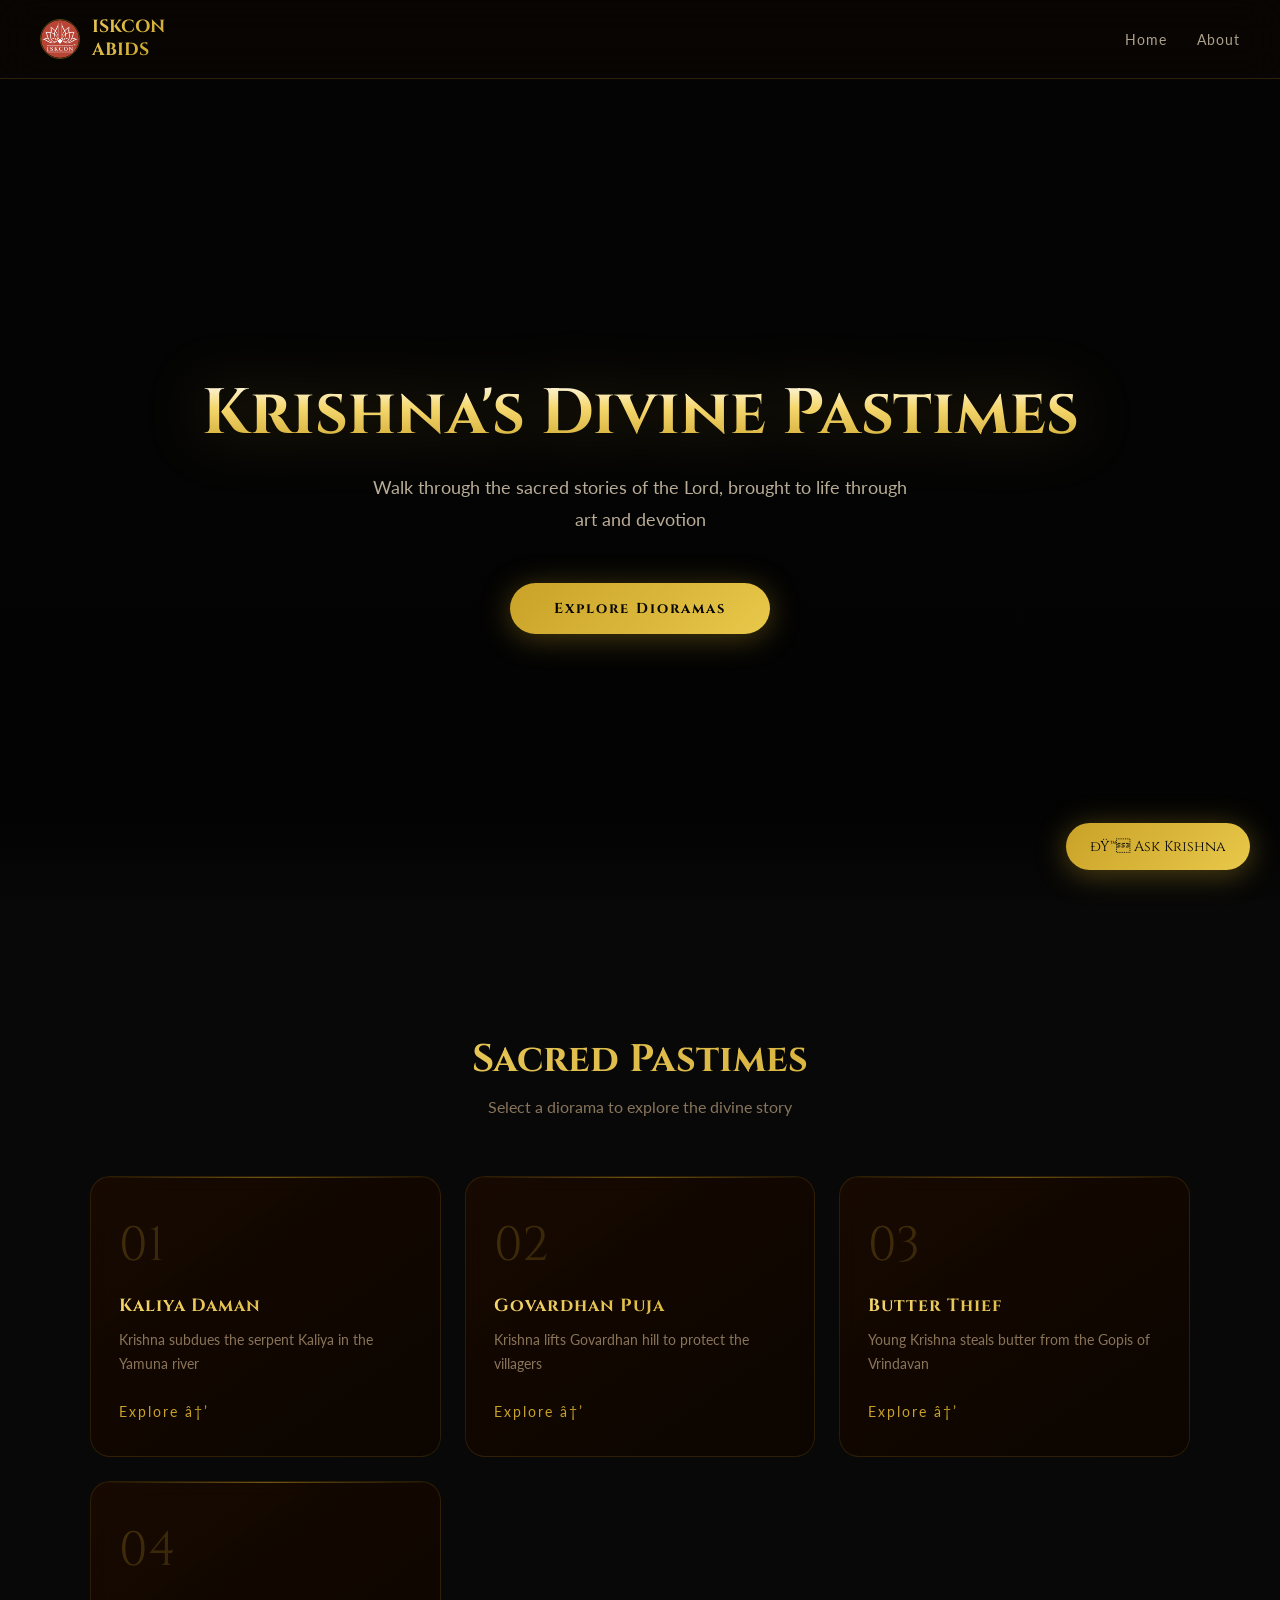
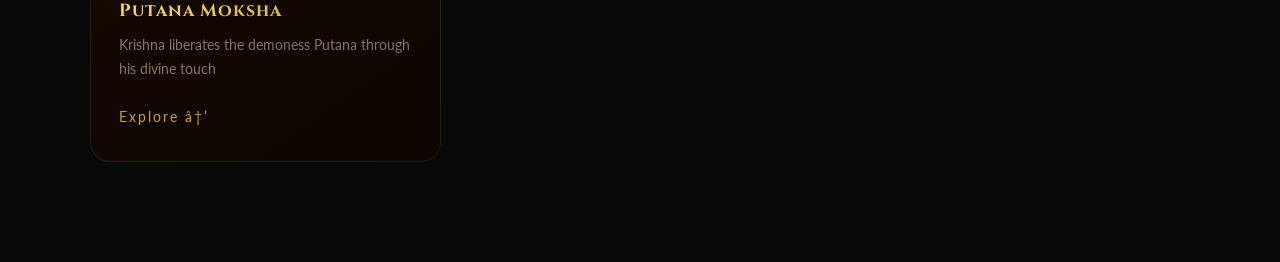
==== index.html @ 50eec5cb "adjusted gradient" ====
<!DOCTYPE html>
<html lang="en">

<head>
    <meta charset="" UTF-8" />
    <meta name="viewport" content="width=device-width, initial-scale=1.0" />
    <title>ISKCON ABIDS Diorams</title>
    <link rel="stylesheet" href="css/style.css" />
</head>

<body>

    <nav class="navbar">
        <div class="logo">
  <img src="images/logo.jpg" class="logo-img">
  <span>ISKCON <br> ABIDS</span>
</div>
        <ul class="nav-links">
            <li><a href="index.html">Home</a></li>
            <li><a href="#about">About</a></li>
        </ul>
    </nav>

    <section class="hero">
  <div class="hero-content">
    <h1>Krishna's Divine Pastimes</h1>
    <p>Walk through the sacred stories of the Lord, brought to life through art and devotion</p>
    <a href="#dioramas" class="btn">Explore Dioramas</a>
  </div>
</section>

<section class="dioramas-section" id="dioramas">
  <h2 class="section-title">Sacred Pastimes</h2>
  <p class="section-subtitle">Select a diorama to explore the divine story</p>

  <div class="dioramas-grid">

    <a href="pastime.html" class="diorama-card">
      <div class="card-number">01</div>
      <h3>Kaliya Daman</h3>
      <p>Krishna subdues the serpent Kaliya in the Yamuna river</p>
      <span class="explore-link">Explore →</span>
    </a>

    <a href="pastime.html" class="diorama-card">
      <div class="card-number">02</div>
      <h3>Govardhan Puja</h3>
      <p>Krishna lifts Govardhan hill to protect the villagers</p>
      <span class="explore-link">Explore →</span>
    </a>

    <a href="pastime.html" class="diorama-card">
      <div class="card-number">03</div>
      <h3>Butter Thief</h3>
      <p>Young Krishna steals butter from the Gopis of Vrindavan</p>
      <span class="explore-link">Explore →</span>
    </a>

    <a href="pastime.html" class="diorama-card">
      <div class="card-number">04</div>
      <h3>Putana Moksha</h3>
      <p>Krishna liberates the demoness Putana through his divine touch</p>
      <span class="explore-link">Explore →</span>
    </a>

  </div>
</section>

<!-- Chatbot Button -->
<button class="chat-toggle" onclick="toggleChat()">
  🙏 Ask Krishna
</button>

<!-- Chatbot Window -->
<div class="chat-window" id="chat-window">
  <div class="chat-header">
    <span>🛕 Krishna's Guide</span>
    <button onclick="toggleChat()" class="chat-close">✕</button>
  </div>
  <div class="chat-messages" id="chat-messages">
    <div class="message bot-message">
      Hare Krishna! 🙏 I am here to guide you through the divine pastimes. What would you like to know?
    </div>
  </div>
  <div class="chat-input-area">
    <input type="text" id="chat-input" placeholder="Ask about Krishna..." onkeypress="handleKey(event)" />
    <button onclick="sendMessage()" class="send-btn">→</button>
  </div>
</div>

<script src="js/main.js"></script>
</body>

</body>

</html>
---- css/style.css ----
@import url('https://fonts.googleapis.com/css2?family=Cinzel:wght@400;700&family=Lato:wght@300;400&display=swap');

* {
  margin: 0;
  padding: 0;
  box-sizing: border-box;
}

body {
  font-family: 'Lato', sans-serif;
  background-color: #080808;
  color: #f5e6c8;
  overflow-x: hidden;
}

/* Navbar - Glassmorphism */
.navbar {
  display: flex;
  justify-content: space-between;
  align-items: center;
  padding: 16px 40px;
  background: rgba(8, 4, 0, 0.75);
  backdrop-filter: blur(20px);
  -webkit-backdrop-filter: blur(20px);
  border-bottom: 1px solid rgba(201, 162, 39, 0.2);
  position: sticky;
  top: 0;
  z-index: 100;
  transition: all 0.3s;
}

.logo {
  font-family: 'Cinzel', serif;
  font-size: 1.1rem;
  font-weight: 700;
  background: linear-gradient(135deg, #f5d76e, #c9a227);
  -webkit-background-clip: text;
  -webkit-text-fill-color: transparent;
  background-clip: text;
  display: flex;
  align-items: center;
  gap: 12px;
  line-height: 1.3;
}

.logo-img {
  width: 40px;
  height: 40px;
  object-fit: cover;
  border-radius: 50%;
  border: 1px solid rgba(201, 162, 39, 0.4);
}

.nav-links {
  list-style: none;
  display: flex;
  gap: 30px;
}

.nav-links a {
  text-decoration: none;
  color: rgba(245, 230, 200, 0.7);
  font-size: 0.9rem;
  letter-spacing: 1px;
  transition: color 0.3s;
}

.nav-links a:hover {
  color: #c9a227;
}

/* Hero Section */
.hero {
  min-height: 95vh;
  display: flex;
  align-items: center;
  justify-content: center;
  text-align: center;
  background: linear-gradient(rgba(0,0,0,0.45), rgba(0,0,0,0.65)),
    url('../images/bgr.jpg');
  background-size: cover;
  background-position: center;
  background-attachment: fixed;
  padding: 40px;
  position: relative;
}

.hero::after {
  content: '';
  position: absolute;
  bottom: 0;
  left: 0;
  right: 0;
  height: 120px;
  background: linear-gradient(transparent, #080808);
  pointer-events: none;
}

.hero-tag {
  font-size: 0.7rem;
  letter-spacing: 5px;
  color: rgba(201, 162, 39, 0.8);
  text-transform: uppercase;
  margin-bottom: 20px;
}

.hero-content h1 {
  font-family: 'Cinzel', serif;
  font-size: clamp(2.2rem, 5vw, 4.5rem);
  line-height: 1.15;
  margin-bottom: 20px;
  background: linear-gradient(180deg, #ffffff 0%, #f5d76e 40%, #c9a227 100%);
  -webkit-background-clip: text;
  -webkit-text-fill-color: transparent;
  background-clip: text;
  filter: drop-shadow(0 0 30px rgba(201,162,39,0.3));
}

.hero-content p {
  font-size: 1.1rem;
  color: rgba(245, 230, 200, 0.75);
  margin-bottom: 48px;
  max-width: 560px;
  line-height: 1.8;
  margin-left: auto;
  margin-right: auto;
}

.btn {
  display: inline-block;
  padding: 16px 44px;
  background: linear-gradient(135deg, #c9a227, #e8c84a);
  color: #080808;
  text-decoration: none;
  font-family: 'Cinzel', serif;
  font-weight: 700;
  letter-spacing: 2px;
  font-size: 0.9rem;
  border-radius: 50px;
  transition: all 0.4s cubic-bezier(0.175, 0.885, 0.32, 1.275);
  box-shadow: 0 4px 30px rgba(201,162,39,0.35);
  position: relative;
  z-index: 1;
}

.btn:hover {
  transform: translateY(-3px) scale(1.03);
  box-shadow: 0 8px 40px rgba(201,162,39,0.55);
}

/* Dioramas Section */
.dioramas-section {
  padding: 100px 40px;
  text-align: center;
  position: relative;
}

.section-label {
  font-size: 0.7rem;
  letter-spacing: 5px;
  color: rgba(201, 162, 39, 0.7);
  text-transform: uppercase;
  margin-bottom: 12px;
}

.section-title {
  font-family: 'Cinzel', serif;
  font-size: clamp(1.8rem, 3vw, 2.8rem);
  background: linear-gradient(135deg, #f5d76e, #c9a227);
  -webkit-background-clip: text;
  -webkit-text-fill-color: transparent;
  background-clip: text;
  margin-bottom: 12px;
}

.section-subtitle {
  color: rgba(168, 144, 112, 0.8);
  margin-bottom: 60px;
  font-size: 1rem;
}

.dioramas-grid {
  display: grid;
  grid-template-columns: repeat(auto-fit, minmax(260px, 1fr));
  gap: 24px;
  max-width: 1100px;
  margin: 0 auto;
}

.diorama-card {
  background: linear-gradient(145deg, rgba(26,10,0,0.85), rgba(12,5,0,0.95));
  border: 1px solid rgba(201,162,39,0.15);
  border-radius: 20px;
  padding: 36px 28px;
  text-decoration: none;
  color: #f5e6c8;
  text-align: left;
  transition: all 0.4s cubic-bezier(0.175, 0.885, 0.32, 1.275);
  position: relative;
  overflow: hidden;
  backdrop-filter: blur(10px);
}

.diorama-card::before {
  content: '';
  position: absolute;
  top: 0; left: 0; right: 0;
  height: 1px;
  background: linear-gradient(90deg, transparent, rgba(201,162,39,0.5), transparent);
}

.diorama-card:hover {
  transform: translateY(-10px);
  border-color: rgba(201,162,39,0.4);
  box-shadow: 0 24px 60px rgba(0,0,0,0.6), 0 0 40px rgba(201,162,39,0.08);
}

.card-number {
  font-family: 'Cinzel', serif;
  font-size: 3rem;
  background: linear-gradient(135deg, rgba(201,162,39,0.25), rgba(201,162,39,0.08));
  -webkit-background-clip: text;
  -webkit-text-fill-color: transparent;
  background-clip: text;
  margin-bottom: 16px;
}

.diorama-card h3 {
  font-family: 'Cinzel', serif;
  font-size: 1.1rem;
  background: linear-gradient(135deg, #f5d76e, #c9a227);
  -webkit-background-clip: text;
  -webkit-text-fill-color: transparent;
  background-clip: text;
  margin-bottom: 10px;
  letter-spacing: 1px;
}

.diorama-card p {
  font-size: 0.9rem;
  color: rgba(168, 144, 112, 0.8);
  line-height: 1.7;
  margin-bottom: 24px;
}

.explore-link {
  color: #c9a227;
  font-size: 0.85rem;
  letter-spacing: 2px;
  transition: letter-spacing 0.3s;
}

.diorama-card:hover .explore-link {
  letter-spacing: 3px;
}

/* Pastime Page */
.pastime-hero {
  text-align: center;
  padding: 80px 40px 60px;
  background: linear-gradient(180deg, #120800 0%, #080808 100%);
  border-bottom: 1px solid rgba(201,162,39,0.15);
  position: relative;
}

.pastime-hero::after {
  content: '';
  position: absolute;
  bottom: -1px;
  left: 50%;
  transform: translateX(-50%);
  width: 200px;
  height: 1px;
  background: linear-gradient(90deg, transparent, #c9a227, transparent);
}

.pastime-number {
  font-family: 'Cinzel', serif;
  font-size: 4rem;
  background: linear-gradient(135deg, rgba(201,162,39,0.2), rgba(201,162,39,0.05));
  -webkit-background-clip: text;
  -webkit-text-fill-color: transparent;
  background-clip: text;
  margin-bottom: 10px;
}

.pastime-title {
  font-family: 'Cinzel', serif;
  font-size: 3rem;
  background: linear-gradient(180deg, #ffffff 0%, #f5d76e 40%, #c9a227 100%);
  -webkit-background-clip: text;
  -webkit-text-fill-color: transparent;
  background-clip: text;
  margin-bottom: 16px;
}

.pastime-subtitle {
  color: rgba(168, 144, 112, 0.8);
  font-size: 1.1rem;
  margin-bottom: 40px;
}

.audio-btn {
  background: transparent;
  border: 1px solid rgba(201,162,39,0.5);
  color: #c9a227;
  padding: 14px 40px;
  font-family: 'Cinzel', serif;
  font-size: 0.95rem;
  letter-spacing: 2px;
  border-radius: 50px;
  cursor: pointer;
  transition: all 0.3s;
}

.audio-btn:hover {
  background: linear-gradient(135deg, #c9a227, #e8c84a);
  color: #080808;
  border-color: transparent;
  box-shadow: 0 4px 20px rgba(201,162,39,0.4);
}

.pastime-content {
  max-width: 860px;
  margin: 0 auto;
  padding: 60px 40px;
}

.image-placeholder {
  background: linear-gradient(145deg, rgba(26,10,0,0.8), rgba(12,5,0,0.9));
  border: 1px dashed rgba(201,162,39,0.3);
  border-radius: 16px;
  height: 300px;
  display: flex;
  align-items: center;
  justify-content: center;
  color: rgba(168, 144, 112, 0.6);
  font-size: 1rem;
  margin-bottom: 60px;
}

.pastime-story h2 {
  font-family: 'Cinzel', serif;
  font-size: 1.6rem;
  background: linear-gradient(135deg, #f5d76e, #c9a227);
  -webkit-background-clip: text;
  -webkit-text-fill-color: transparent;
  background-clip: text;
  margin-bottom: 30px;
}

.pastime-story p {
  font-size: 1.05rem;
  line-height: 2;
  color: rgba(212, 197, 169, 0.9);
  margin-bottom: 24px;
}

/* Scroll animations */
.fade-in {
  opacity: 0;
  transform: translateY(30px);
  transition: opacity 0.7s ease, transform 0.7s ease;
}

.fade-in.visible {
  opacity: 1;
  transform: translateY(0);
}

/* Chatbot */
.chat-toggle {
  position: fixed;
  bottom: 30px;
  right: 30px;
  background: linear-gradient(135deg, #c9a227, #e8c84a);
  color: #080808;
  border: none;
  padding: 14px 24px;
  font-family: 'Cinzel', serif;
  font-size: 0.9rem;
  border-radius: 50px;
  cursor: pointer;
  z-index: 1000;
  box-shadow: 0 4px 30px rgba(201,162,39,0.4);
  transition: all 0.3s;
  animation: float 3s ease-in-out infinite;
}

@keyframes float {
  0%, 100% { transform: translateY(0px); }
  50% { transform: translateY(-6px); }
}

.chat-toggle:hover {
  box-shadow: 0 8px 40px rgba(201,162,39,0.6);
  animation: none;
  transform: translateY(-4px) scale(1.03);
}

.chat-window {
  position: fixed;
  bottom: 100px;
  right: 30px;
  width: 360px;
  height: 500px;
  background: rgba(8, 4, 0, 0.95);
  border: 1px solid rgba(201,162,39,0.2);
  border-radius: 20px;
  display: none;
  flex-direction: column;
  z-index: 1000;
  box-shadow: 0 24px 80px rgba(0,0,0,0.7);
  overflow: hidden;
  backdrop-filter: blur(20px);
}

.chat-window.open {
  display: flex;
}

.chat-header {
  background: rgba(26,10,0,0.9);
  padding: 16px 20px;
  display: flex;
  justify-content: space-between;
  align-items: center;
  font-family: 'Cinzel', serif;
  font-size: 0.9rem;
  background: linear-gradient(135deg, #f5d76e, #c9a227);
  -webkit-background-clip: text;
  -webkit-text-fill-color: transparent;
  background-clip: text;
  border-bottom: 1px solid rgba(201,162,39,0.15);
}

.chat-close {
  background: none;
  border: none;
  color: #c9a227;
  font-size: 1rem;
  cursor: pointer;
  -webkit-text-fill-color: #c9a227;
}

.chat-messages {
  flex: 1;
  overflow-y: auto;
  padding: 20px;
  display: flex;
  flex-direction: column;
  gap: 12px;
}

.chat-messages::-webkit-scrollbar {
  width: 4px;
}

.chat-messages::-webkit-scrollbar-track {
  background: transparent;
}

.chat-messages::-webkit-scrollbar-thumb {
  background: rgba(201,162,39,0.3);
  border-radius: 4px;
}

.message {
  padding: 12px 16px;
  border-radius: 14px;
  font-size: 0.88rem;
  line-height: 1.6;
  max-width: 85%;
}

.bot-message {
  background: rgba(26,10,0,0.8);
  color: #f5e6c8;
  border: 1px solid rgba(201,162,39,0.15);
  align-self: flex-start;
  border-radius: 4px 14px 14px 14px;
}

.user-message {
  background: linear-gradient(135deg, #c9a227, #e8c84a);
  color: #080808;
  align-self: flex-end;
  font-weight: 600;
  border-radius: 14px 4px 14px 14px;
}

.chat-input-area {
  padding: 14px 16px;
  display: flex;
  gap: 10px;
  border-top: 1px solid rgba(201,162,39,0.1);
}

#chat-input {
  flex: 1;
  background: rgba(26,10,0,0.8);
  border: 1px solid rgba(201,162,39,0.2);
  color: #f5e6c8;
  padding: 10px 16px;
  border-radius: 10px;
  font-size: 0.88rem;
  outline: none;
  transition: border-color 0.3s;
}

#chat-input:focus {
  border-color: rgba(201,162,39,0.5);
}

#chat-input::placeholder {
  color: rgba(168,144,112,0.5);
}

.send-btn {
  background: linear-gradient(135deg, #c9a227, #e8c84a);
  color: #080808;
  border: none;
  padding: 10px 18px;
  border-radius: 10px;
  font-size: 1rem;
  cursor: pointer;
  transition: all 0.3s;
  font-weight: 700;
}

.send-btn:hover {
  transform: scale(1.05);
  box-shadow: 0 4px 15px rgba(201,162,39,0.4);
}

/* Mobile Responsive */
@media (max-width: 768px) {
  .navbar {
    padding: 14px 20px;
  }

  .logo {
    font-size: 1rem;
  }

  .nav-links {
    gap: 16px;
  }

  .nav-links a {
    font-size: 0.8rem;
  }

  .hero {
    background-attachment: scroll;
  }

  .hero-content h1 {
    font-size: 2rem;
  }

  .dioramas-section {
    padding: 60px 20px;
  }

  .dioramas-grid {
    grid-template-columns: 1fr;
  }

  .pastime-title {
    font-size: 2rem;
  }

  .pastime-content {
    padding: 40px 20px;
  }

  .chat-window {
    width: 100%;
    height: 70vh;
    bottom: 0;
    right: 0;
    left: 0;
    border-radius: 20px 20px 0 0;
  }

  .chat-toggle {
    bottom: 20px;
    right: 16px;
    font-size: 0.82rem;
    padding: 12px 20px;
  }

  .pastime-hero {
    padding: 60px 20px 40px;
  }
}
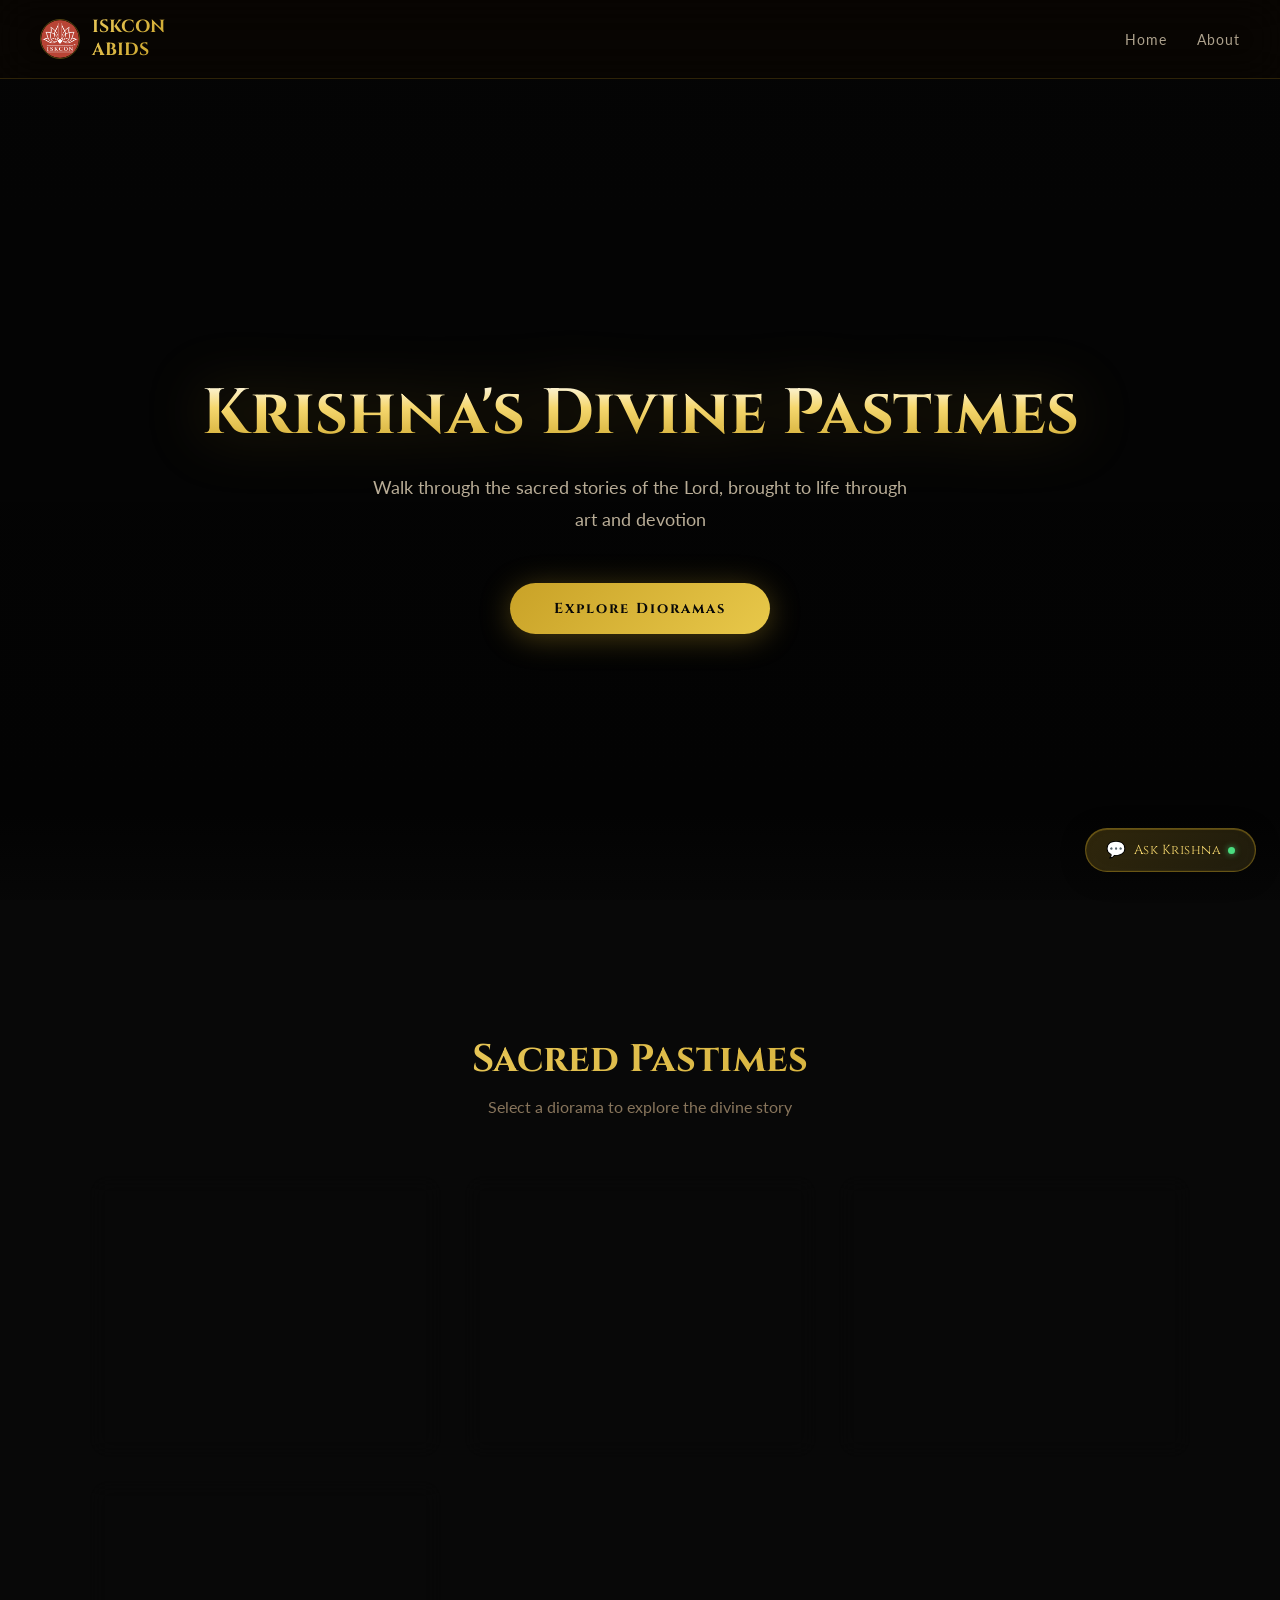
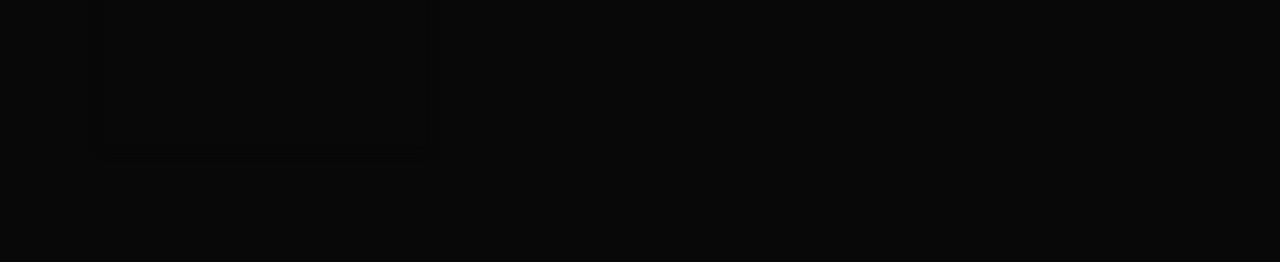
==== commit 57cebe68: "fixed chatbot and its ui" ====
--- a/index.html
+++ b/index.html
@@ -68,7 +68,7 @@
 
 <!-- Chatbot Button -->
 <button class="chat-toggle" onclick="toggleChat()">
-  🙏 Ask Krishna
+   Ask Krishna
 </button>
 
 <!-- Chatbot Window -->
--- a/css/style.css
+++ b/css/style.css
@@ -11,9 +11,11 @@
   background-color: #080808;
   color: #f5e6c8;
   overflow-x: hidden;
-}
-
-/* Navbar - Glassmorphism */
+  overscroll-behavior: none;
+}
+
+/* ─── NAVBAR ──────────────────────────────────────────────────────────────── */
+
 .navbar {
   display: flex;
   justify-content: space-between;
@@ -69,7 +71,8 @@
   color: #c9a227;
 }
 
-/* Hero Section */
+/* ─── HERO ────────────────────────────────────────────────────────────────── */
+
 .hero {
   min-height: 95vh;
   display: flex;
@@ -148,7 +151,8 @@
   box-shadow: 0 8px 40px rgba(201,162,39,0.55);
 }
 
-/* Dioramas Section */
+/* ─── DIORAMAS SECTION ────────────────────────────────────────────────────── */
+
 .dioramas-section {
   padding: 100px 40px;
   text-align: center;
@@ -254,53 +258,103 @@
   letter-spacing: 3px;
 }
 
-/* Pastime Page */
+/* ─── PASTIME PARALLAX HERO ───────────────────────────────────────────────── */
+
 .pastime-hero {
+  position: relative;
+  height: 55vh;
+  min-height: 340px;
+  display: flex;
+  align-items: center;
+  justify-content: center;
   text-align: center;
-  padding: 80px 40px 60px;
-  background: linear-gradient(180deg, #120800 0%, #080808 100%);
-  border-bottom: 1px solid rgba(201,162,39,0.15);
+  overflow: hidden;
+}
+
+/* Fixed pixel oversize — never exposes edges regardless of scroll depth */
+.pastime-hero-bg {
+  position: absolute;
+  top: -120px;
+  left: -30px;
+  right: -30px;
+  bottom: -120px;
+  background-size: cover;
+  background-position: center;
+  background-repeat: no-repeat;
+  will-change: transform, filter;
+  transition: filter 0.05s linear;
+  z-index: 0;
+}
+
+.pastime-hero-overlay {
+  position: absolute;
+  inset: 0;
+  background: linear-gradient(
+    to bottom,
+    rgba(8,4,0,0.35) 0%,
+    rgba(8,4,0,0.15) 30%,
+    rgba(8,4,0,0.55) 70%,
+    rgba(8,4,0,0.92) 100%
+  );
+  z-index: 1;
+}
+
+.pastime-hero-content {
   position: relative;
-}
-
+  z-index: 2;
+  padding: 0 24px;
+  max-width: 720px;
+}
+
+.pastime-number {
+  font-family: 'Cinzel', serif;
+  font-size: clamp(3rem, 8vw, 5.5rem);
+  background: linear-gradient(135deg, rgba(201,162,39,0.18), rgba(201,162,39,0.05));
+  -webkit-background-clip: text;
+  -webkit-text-fill-color: transparent;
+  background-clip: text;
+  margin-bottom: 8px;
+  line-height: 1;
+}
+
+.pastime-title {
+  font-family: 'Cinzel', serif;
+  font-size: clamp(2.2rem, 6vw, 4rem);
+  line-height: 1.15;
+  background: linear-gradient(180deg, #ffffff 0%, #f5d76e 45%, #c9a227 100%);
+  -webkit-background-clip: text;
+  -webkit-text-fill-color: transparent;
+  background-clip: text;
+  filter: drop-shadow(0 2px 24px rgba(201,162,39,0.3));
+  margin-bottom: 16px;
+}
+
+.pastime-subtitle {
+  color: rgba(245, 230, 200, 0.78);
+  font-size: clamp(0.95rem, 2.5vw, 1.15rem);
+  margin-bottom: 36px;
+  letter-spacing: 0.5px;
+  line-height: 1.6;
+}
+
+/* Bottom fade into page */
 .pastime-hero::after {
   content: '';
   position: absolute;
-  bottom: -1px;
-  left: 50%;
-  transform: translateX(-50%);
-  width: 200px;
-  height: 1px;
-  background: linear-gradient(90deg, transparent, #c9a227, transparent);
-}
-
-.pastime-number {
-  font-family: 'Cinzel', serif;
-  font-size: 4rem;
-  background: linear-gradient(135deg, rgba(201,162,39,0.2), rgba(201,162,39,0.05));
-  -webkit-background-clip: text;
-  -webkit-text-fill-color: transparent;
-  background-clip: text;
-  margin-bottom: 10px;
-}
-
-.pastime-title {
-  font-family: 'Cinzel', serif;
-  font-size: 3rem;
-  background: linear-gradient(180deg, #ffffff 0%, #f5d76e 40%, #c9a227 100%);
-  -webkit-background-clip: text;
-  -webkit-text-fill-color: transparent;
-  background-clip: text;
-  margin-bottom: 16px;
-}
-
-.pastime-subtitle {
-  color: rgba(168, 144, 112, 0.8);
-  font-size: 1.1rem;
-  margin-bottom: 40px;
-}
+  bottom: 0;
+  left: 0;
+  right: 0;
+  height: 100px;
+  background: linear-gradient(transparent, #080808);
+  z-index: 3;
+  pointer-events: none;
+}
+
+/* ─── AUDIO BUTTON ────────────────────────────────────────────────────────── */
 
 .audio-btn {
+  position: relative;
+  z-index: 4;
   background: transparent;
   border: 1px solid rgba(201,162,39,0.5);
   color: #c9a227;
@@ -311,6 +365,8 @@
   border-radius: 50px;
   cursor: pointer;
   transition: all 0.3s;
+  backdrop-filter: blur(6px);
+  -webkit-backdrop-filter: blur(6px);
 }
 
 .audio-btn:hover {
@@ -320,23 +376,12 @@
   box-shadow: 0 4px 20px rgba(201,162,39,0.4);
 }
 
+/* ─── STORY CONTENT ───────────────────────────────────────────────────────── */
+
 .pastime-content {
   max-width: 860px;
   margin: 0 auto;
-  padding: 60px 40px;
-}
-
-.image-placeholder {
-  background: linear-gradient(145deg, rgba(26,10,0,0.8), rgba(12,5,0,0.9));
-  border: 1px dashed rgba(201,162,39,0.3);
-  border-radius: 16px;
-  height: 300px;
-  display: flex;
-  align-items: center;
-  justify-content: center;
-  color: rgba(168, 144, 112, 0.6);
-  font-size: 1rem;
-  margin-bottom: 60px;
+  padding: 60px 40px 100px;
 }
 
 .pastime-story h2 {
@@ -356,7 +401,8 @@
   margin-bottom: 24px;
 }
 
-/* Scroll animations */
+/* ─── SCROLL ANIMATIONS ───────────────────────────────────────────────────── */
+
 .fade-in {
   opacity: 0;
   transform: translateY(30px);
@@ -368,172 +414,325 @@
   transform: translateY(0);
 }
 
-/* Chatbot */
+/* ─── CHAT TOGGLE BUTTON ──────────────────────────────────────────────────── */
+
 .chat-toggle {
-  position: fixed;
-  bottom: 30px;
-  right: 30px;
-  background: linear-gradient(135deg, #c9a227, #e8c84a);
-  color: #080808;
-  border: none;
-  padding: 14px 24px;
-  font-family: 'Cinzel', serif;
-  font-size: 0.9rem;
+  position: fixed !important;
+  bottom: 28px;
+  right: 24px;
+  left: auto;
+  top: auto;
+  z-index: 9999;
+
+  /* Glass look */
+  background: linear-gradient(
+    135deg,
+    rgba(201, 162, 39, 0.22) 0%,
+    rgba(232, 200, 74, 0.12) 100%
+  );
+  backdrop-filter: blur(16px) saturate(180%);
+  -webkit-backdrop-filter: blur(16px) saturate(180%);
+  border: 1px solid rgba(201, 162, 39, 0.4);
+  color: #f5d76e;
+
+  padding: 12px 20px;
+  font-family: 'Cinzel', serif;
+  font-size: 0.82rem;
+  letter-spacing: 0.5px;
   border-radius: 50px;
   cursor: pointer;
-  z-index: 1000;
-  box-shadow: 0 4px 30px rgba(201,162,39,0.4);
-  transition: all 0.3s;
+  white-space: nowrap;
+
+  box-shadow:
+    0 4px 24px rgba(0, 0, 0, 0.35),
+    0 0 0 0.5px rgba(201, 162, 39, 0.15) inset,
+    0 1px 0 rgba(201, 162, 39, 0.25) inset;
+
+  transition: all 0.3s cubic-bezier(0.175, 0.885, 0.32, 1.275);
   animation: float 3s ease-in-out infinite;
+
+  display: flex;
+  align-items: center;
+  gap: 7px;
+}
+
+/* Swap 🙏 for 💬 without touching HTML */
+.chat-toggle::before {
+  content: '💬';
+  font-size: 1rem;
+  line-height: 1;
+}
+
+/* Live green dot */
+.chat-toggle::after {
+  content: '';
+  width: 7px;
+  height: 7px;
+  background: #4ade80;
+  border-radius: 50%;
+  flex-shrink: 0;
+  box-shadow: 0 0 6px rgba(74, 222, 128, 0.7);
+  animation: pulse-dot 2s ease-in-out infinite;
 }
 
 @keyframes float {
-  0%, 100% { transform: translateY(0px); }
-  50% { transform: translateY(-6px); }
+  0%, 100% { transform: translateY(0); }
+  50%       { transform: translateY(-5px); }
+}
+
+@keyframes pulse-dot {
+  0%, 100% { opacity: 1;   transform: scale(1); }
+  50%       { opacity: 0.4; transform: scale(0.7); }
 }
 
 .chat-toggle:hover {
-  box-shadow: 0 8px 40px rgba(201,162,39,0.6);
+  background: linear-gradient(
+    135deg,
+    rgba(201, 162, 39, 0.42) 0%,
+    rgba(232, 200, 74, 0.28) 100%
+  );
+  border-color: rgba(201, 162, 39, 0.7);
+  color: #fff8e1;
+  box-shadow:
+    0 8px 32px rgba(0, 0, 0, 0.45),
+    0 0 20px rgba(201, 162, 39, 0.2);
   animation: none;
-  transform: translateY(-4px) scale(1.03);
-}
+  transform: translateY(-3px);
+}
+
+/* ─── CHAT WINDOW ─────────────────────────────────────────────────────────── */
 
 .chat-window {
-  position: fixed;
-  bottom: 100px;
-  right: 30px;
-  width: 360px;
-  height: 500px;
-  background: rgba(8, 4, 0, 0.95);
-  border: 1px solid rgba(201,162,39,0.2);
-  border-radius: 20px;
+  position: fixed !important;
+  bottom: 88px;
+  right: 24px;
+  left: auto;
+  top: auto;
+  width: 340px;
+  height: 460px;
+
+  /* Glass */
+  background: rgba(8, 4, 0, 0.52);
+  backdrop-filter: blur(28px) saturate(160%);
+  -webkit-backdrop-filter: blur(28px) saturate(160%);
+
+  border: 1px solid rgba(201, 162, 39, 0.22);
+  border-radius: 24px;
+  box-shadow:
+    0 12px 40px rgba(0, 0, 0, 0.5),
+    0 0 0 0.5px rgba(201, 162, 39, 0.08) inset,
+    0 1px 0 rgba(201, 162, 39, 0.2) inset;
+
   display: none;
   flex-direction: column;
-  z-index: 1000;
-  box-shadow: 0 24px 80px rgba(0,0,0,0.7);
+  z-index: 9998;
   overflow: hidden;
-  backdrop-filter: blur(20px);
+  transform-origin: bottom right;
 }
 
 .chat-window.open {
   display: flex;
-}
-
+  animation: chatOpen 0.25s cubic-bezier(0.175, 0.885, 0.32, 1.275) forwards;
+}
+
+@keyframes chatOpen {
+  from { opacity: 0; transform: scale(0.88) translateY(12px); }
+  to   { opacity: 1; transform: scale(1)    translateY(0); }
+}
+
+/* Header */
 .chat-header {
-  background: rgba(26,10,0,0.9);
-  padding: 16px 20px;
+  padding: 14px 18px 12px;
   display: flex;
   justify-content: space-between;
   align-items: center;
   font-family: 'Cinzel', serif;
-  font-size: 0.9rem;
-  background: linear-gradient(135deg, #f5d76e, #c9a227);
-  -webkit-background-clip: text;
-  -webkit-text-fill-color: transparent;
-  background-clip: text;
-  border-bottom: 1px solid rgba(201,162,39,0.15);
+  font-size: 0.88rem;
+  letter-spacing: 0.5px;
+  color: #e8c84a;
+  background: rgba(201, 162, 39, 0.07);
+  border-bottom: 1px solid rgba(201, 162, 39, 0.14);
+  /* Reset any gradient-text bleed from earlier */
+  -webkit-text-fill-color: #e8c84a;
+  background-clip: unset;
+  -webkit-background-clip: unset;
 }
 
 .chat-close {
-  background: none;
-  border: none;
+  background: rgba(201, 162, 39, 0.1);
+  border: 1px solid rgba(201, 162, 39, 0.2);
   color: #c9a227;
-  font-size: 1rem;
+  -webkit-text-fill-color: #c9a227;
+  font-size: 0.78rem;
+  width: 26px;
+  height: 26px;
+  border-radius: 50%;
   cursor: pointer;
-  -webkit-text-fill-color: #c9a227;
-}
-
+  display: flex;
+  align-items: center;
+  justify-content: center;
+  transition: all 0.2s;
+  line-height: 1;
+  flex-shrink: 0;
+}
+
+.chat-close:hover {
+  background: rgba(201, 162, 39, 0.25);
+  transform: scale(1.1);
+}
+
+/* Messages */
 .chat-messages {
   flex: 1;
   overflow-y: auto;
-  padding: 20px;
+  padding: 16px;
   display: flex;
   flex-direction: column;
-  gap: 12px;
-}
-
-.chat-messages::-webkit-scrollbar {
-  width: 4px;
-}
-
-.chat-messages::-webkit-scrollbar-track {
-  background: transparent;
-}
-
+  gap: 10px;
+}
+
+.chat-messages::-webkit-scrollbar { width: 3px; }
+.chat-messages::-webkit-scrollbar-track { background: transparent; }
 .chat-messages::-webkit-scrollbar-thumb {
-  background: rgba(201,162,39,0.3);
+  background: rgba(201, 162, 39, 0.2);
   border-radius: 4px;
 }
 
 .message {
-  padding: 12px 16px;
-  border-radius: 14px;
-  font-size: 0.88rem;
-  line-height: 1.6;
-  max-width: 85%;
+  padding: 10px 14px;
+  border-radius: 16px;
+  font-size: 0.86rem;
+  line-height: 1.65;
+  max-width: 88%;
 }
 
 .bot-message {
-  background: rgba(26,10,0,0.8);
-  color: #f5e6c8;
-  border: 1px solid rgba(201,162,39,0.15);
+  background: rgba(255, 240, 200, 0.07);
+  color: rgba(245, 230, 200, 0.92);
+  border: 1px solid rgba(201, 162, 39, 0.12);
   align-self: flex-start;
-  border-radius: 4px 14px 14px 14px;
+  border-radius: 4px 16px 16px 16px;
 }
 
 .user-message {
-  background: linear-gradient(135deg, #c9a227, #e8c84a);
+  background: linear-gradient(135deg, rgba(201,162,39,0.75), rgba(232,200,74,0.82));
   color: #080808;
   align-self: flex-end;
   font-weight: 600;
-  border-radius: 14px 4px 14px 14px;
-}
-
+  border-radius: 16px 4px 16px 16px;
+}
+
+/* Input row */
 .chat-input-area {
-  padding: 14px 16px;
-  display: flex;
-  gap: 10px;
-  border-top: 1px solid rgba(201,162,39,0.1);
+  padding: 12px 14px;
+  display: flex;
+  gap: 8px;
+  border-top: 1px solid rgba(201, 162, 39, 0.1);
+  background: rgba(0, 0, 0, 0.18);
 }
 
 #chat-input {
   flex: 1;
-  background: rgba(26,10,0,0.8);
-  border: 1px solid rgba(201,162,39,0.2);
+  background: rgba(255, 240, 200, 0.06);
+  border: 1px solid rgba(201, 162, 39, 0.18);
   color: #f5e6c8;
-  padding: 10px 16px;
-  border-radius: 10px;
-  font-size: 0.88rem;
+  padding: 9px 14px;
+  border-radius: 12px;
+  font-size: 0.86rem;
   outline: none;
-  transition: border-color 0.3s;
+  transition: border-color 0.25s, background 0.25s;
 }
 
 #chat-input:focus {
-  border-color: rgba(201,162,39,0.5);
+  border-color: rgba(201, 162, 39, 0.45);
+  background: rgba(255, 240, 200, 0.1);
 }
 
 #chat-input::placeholder {
-  color: rgba(168,144,112,0.5);
+  color: rgba(168, 144, 112, 0.4);
 }
 
 .send-btn {
-  background: linear-gradient(135deg, #c9a227, #e8c84a);
+  background: linear-gradient(135deg, rgba(201,162,39,0.85), rgba(232,200,74,0.9));
   color: #080808;
   border: none;
-  padding: 10px 18px;
-  border-radius: 10px;
+  padding: 9px 16px;
+  border-radius: 12px;
   font-size: 1rem;
   cursor: pointer;
-  transition: all 0.3s;
+  transition: all 0.25s;
   font-weight: 700;
 }
 
 .send-btn:hover {
-  transform: scale(1.05);
-  box-shadow: 0 4px 15px rgba(201,162,39,0.4);
-}
-
-/* Mobile Responsive */
+  transform: scale(1.06);
+  box-shadow: 0 4px 14px rgba(201, 162, 39, 0.35);
+}
+
+/* ─── LANGUAGE BAR ────────────────────────────────────────────────────────── */
+
+.lang-bar {
+  display: flex;
+  align-items: center;
+  gap: 12px;
+  padding: 12px 40px;
+  background: rgba(8, 4, 0, 0.85);
+  border-bottom: 1px solid rgba(201, 162, 39, 0.12);
+  backdrop-filter: blur(10px);
+  flex-wrap: wrap;
+  position: sticky;
+  top: 73px;
+  z-index: 90;
+}
+
+.lang-label {
+  font-size: 0.78rem;
+  color: rgba(168, 144, 112, 0.7);
+  letter-spacing: 1px;
+  white-space: nowrap;
+}
+
+.lang-pills {
+  display: flex;
+  gap: 8px;
+  flex-wrap: wrap;
+}
+
+.lang-pill {
+  background: transparent;
+  border: 1px solid rgba(201, 162, 39, 0.2);
+  color: rgba(245, 230, 200, 0.6);
+  padding: 6px 16px;
+  border-radius: 50px;
+  font-family: 'Lato', sans-serif;
+  font-size: 0.82rem;
+  cursor: pointer;
+  transition: all 0.25s ease;
+  white-space: nowrap;
+}
+
+.lang-pill:hover {
+  border-color: rgba(201, 162, 39, 0.5);
+  color: #c9a227;
+}
+
+.lang-pill.active {
+  background: linear-gradient(135deg, #c9a227, #e8c84a);
+  border-color: transparent;
+  color: #080808;
+  font-weight: 700;
+}
+
+.lang-status {
+  font-size: 0.78rem;
+  color: rgba(201, 162, 39, 0.7);
+  font-style: italic;
+  margin-left: auto;
+  white-space: nowrap;
+}
+
+/* ─── MOBILE RESPONSIVE ───────────────────────────────────────────────────── */
+
 @media (max-width: 768px) {
   .navbar {
     padding: 14px 20px;
@@ -567,31 +766,56 @@
     grid-template-columns: 1fr;
   }
 
+  .pastime-hero {
+    height: 50vh;
+    min-height: 300px;
+  }
+
   .pastime-title {
     font-size: 2rem;
   }
 
   .pastime-content {
-    padding: 40px 20px;
-  }
-
-  .chat-window {
-    width: 100%;
-    height: 70vh;
-    bottom: 0;
-    right: 0;
-    left: 0;
-    border-radius: 20px 20px 0 0;
-  }
-
+    padding: 40px 20px 80px;
+  }
+
+  .audio-btn {
+    padding: 12px 28px;
+    font-size: 0.85rem;
+  }
+
+  /* Chat button — stays fixed bottom-right, slightly smaller */
   .chat-toggle {
     bottom: 20px;
     right: 16px;
-    font-size: 0.82rem;
-    padding: 12px 20px;
-  }
-
-  .pastime-hero {
-    padding: 60px 20px 40px;
+    font-size: 0.78rem;
+    padding: 10px 16px;
+  }
+
+  /* Chat window — floats above button, never full-screen */
+  .chat-window {
+    width: calc(100vw - 24px);
+    max-width: 360px;
+    height: 52vh;
+    bottom: 76px;
+    right: 12px;
+    left: auto;
+    border-radius: 20px;
+  }
+
+  .lang-bar {
+    padding: 10px 16px;
+    top: 61px;
+    gap: 8px;
+  }
+
+  .lang-status {
+    margin-left: 0;
+    width: 100%;
+  }
+
+  .lang-pill {
+    padding: 5px 12px;
+    font-size: 0.78rem;
   }
 }
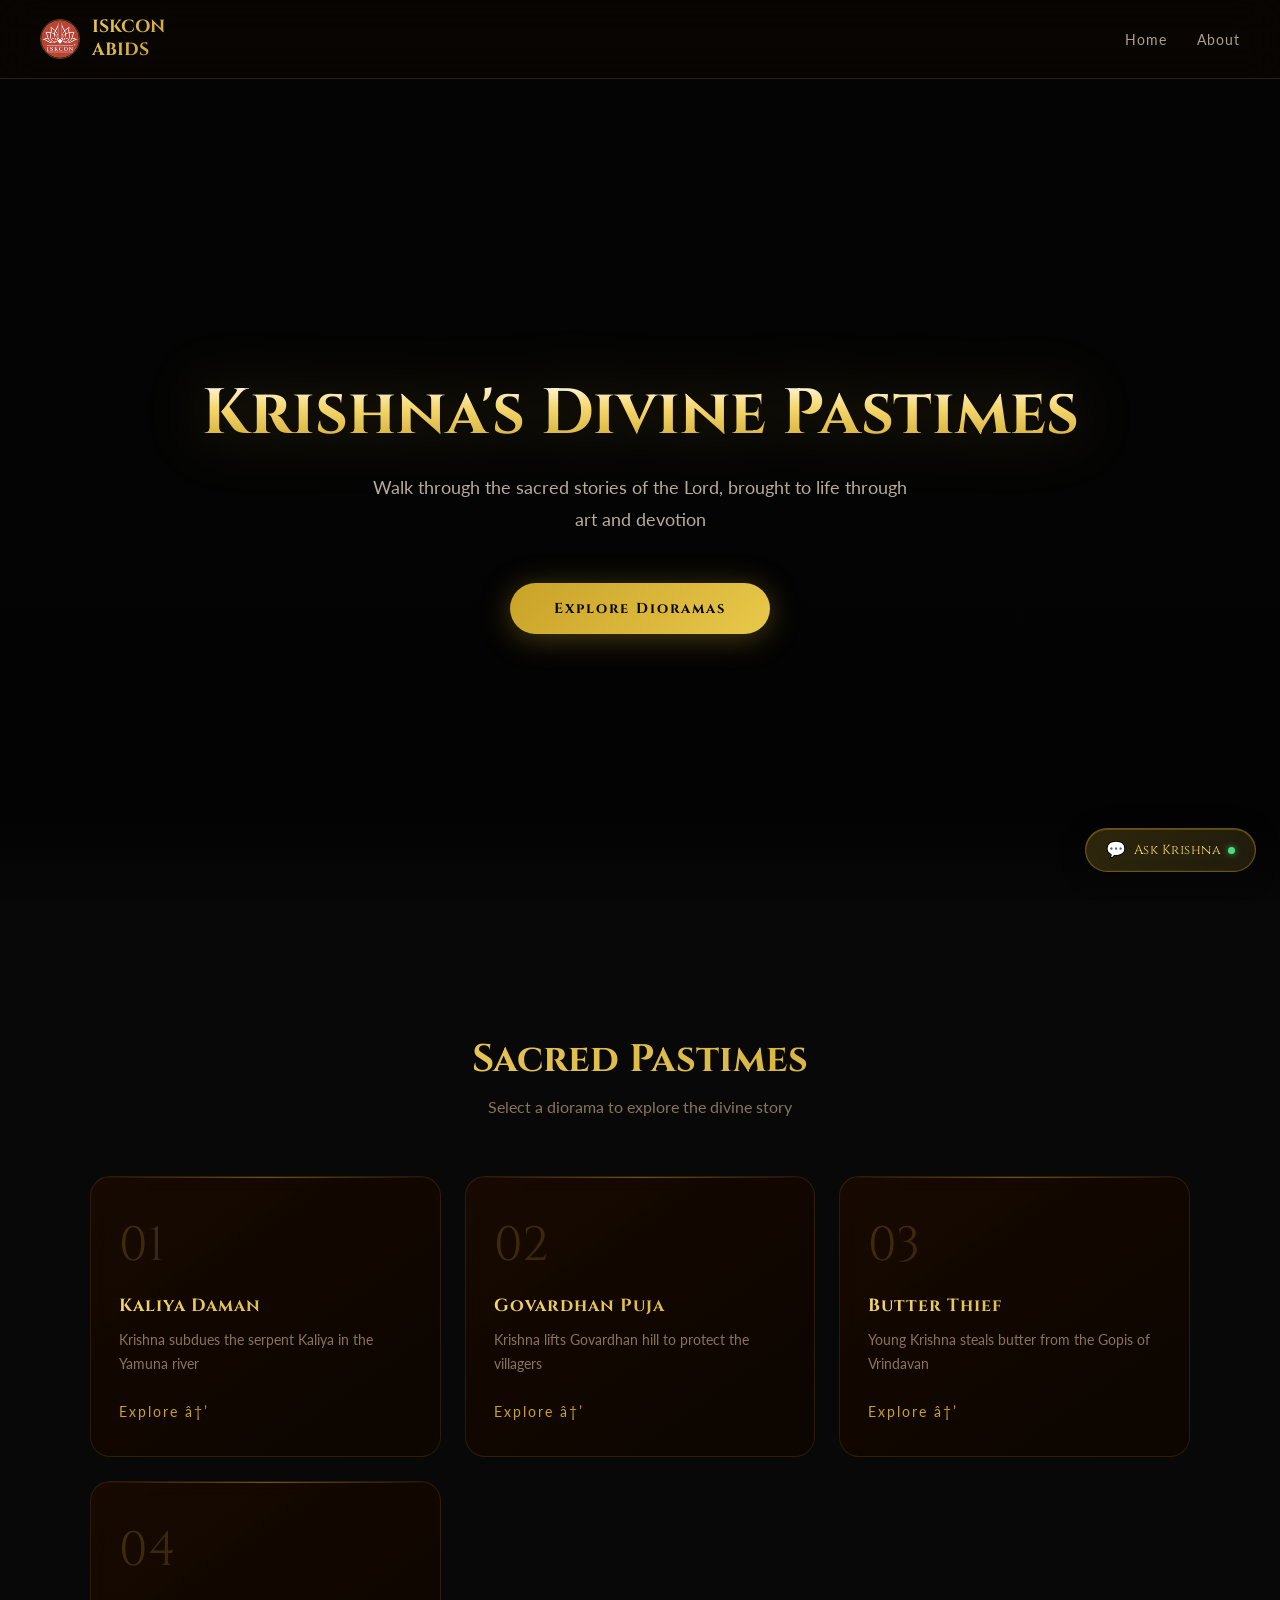
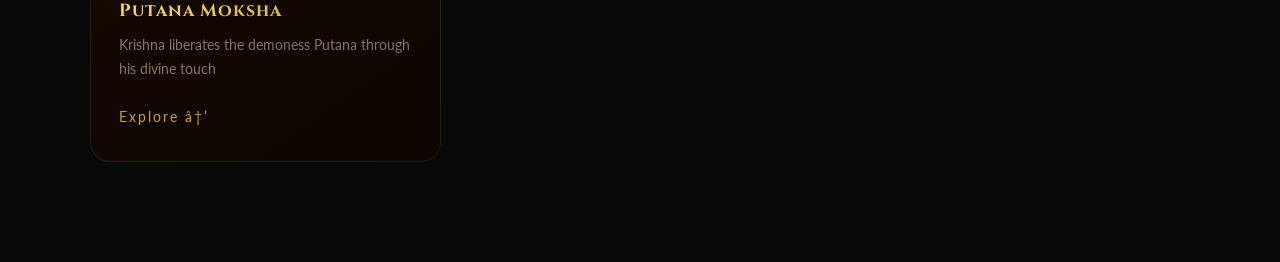
==== commit 54e848ae: "bot" ====
--- a/index.html
+++ b/index.html
@@ -78,9 +78,6 @@
     <button onclick="toggleChat()" class="chat-close">✕</button>
   </div>
   <div class="chat-messages" id="chat-messages">
-    <div class="message bot-message">
-      Hare Krishna! 🙏 I am here to guide you through the divine pastimes. What would you like to know?
-    </div>
   </div>
   <div class="chat-input-area">
     <input type="text" id="chat-input" placeholder="Ask about Krishna..." onkeypress="handleKey(event)" />
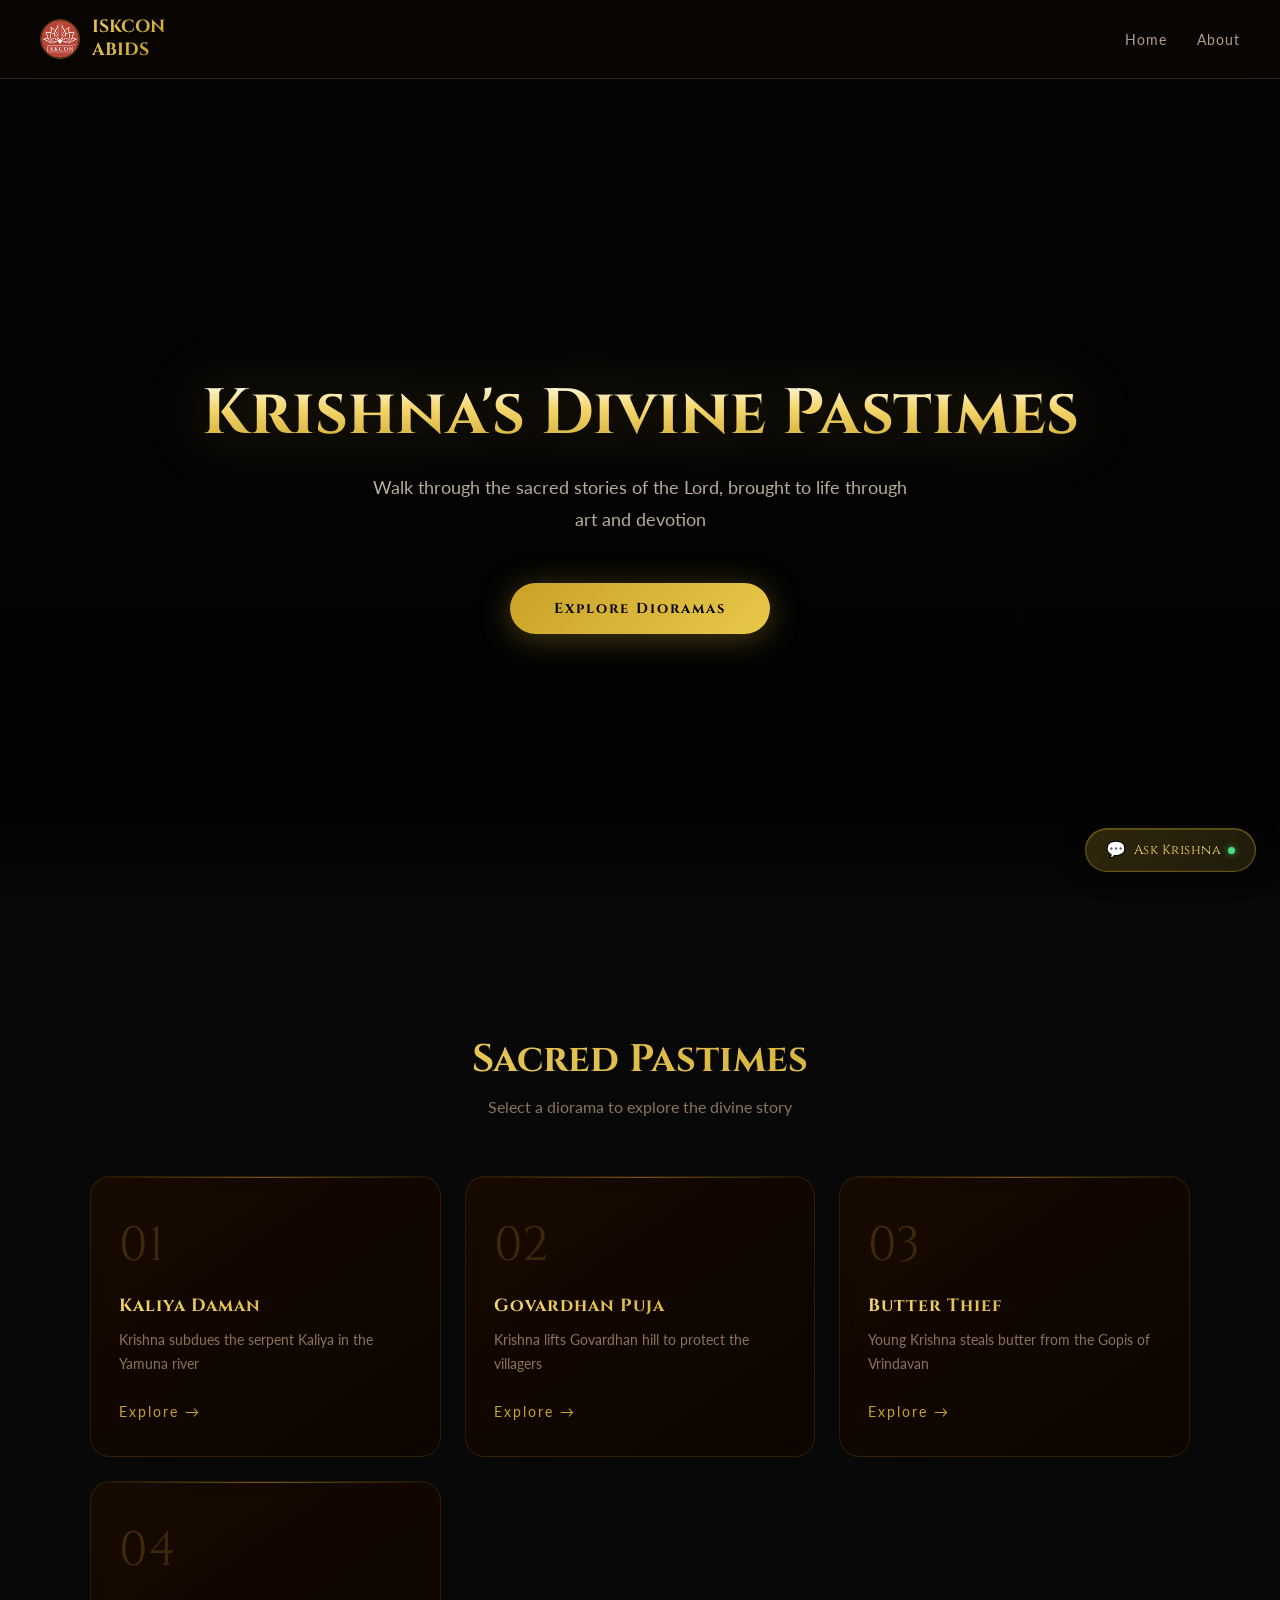
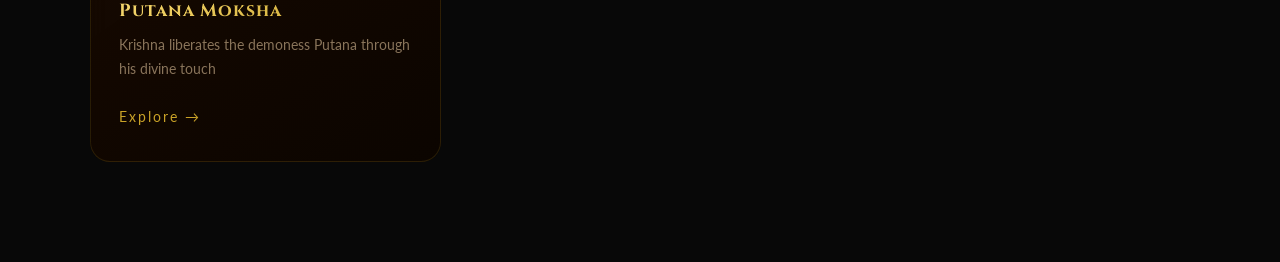
==== commit 911f9994: "bot update" ====
--- a/index.html
+++ b/index.html
@@ -2,93 +2,89 @@
 <html lang="en">
 
 <head>
-    <meta charset="" UTF-8" />
-    <meta name="viewport" content="width=device-width, initial-scale=1.0" />
-    <title>ISKCON ABIDS Diorams</title>
-    <link rel="stylesheet" href="css/style.css" />
+  <meta charset="UTF-8" />
+  <meta name="viewport" content="width=device-width, initial-scale=1.0" />
+  <title>ISKCON ABIDS Dioramas</title>
+  <link rel="stylesheet" href="css/style.css" />
 </head>
 
 <body>
 
-    <nav class="navbar">
-        <div class="logo">
-  <img src="images/logo.jpg" class="logo-img">
-  <span>ISKCON <br> ABIDS</span>
-</div>
-        <ul class="nav-links">
-            <li><a href="index.html">Home</a></li>
-            <li><a href="#about">About</a></li>
-        </ul>
-    </nav>
+  <nav class="navbar">
+    <div class="logo">
+      <img src="images/logo.jpg" class="logo-img">
+      <span>ISKCON <br> ABIDS</span>
+    </div>
+    <ul class="nav-links">
+      <li><a href="index.html">Home</a></li>
+      <li><a href="#about">About</a></li>
+    </ul>
+  </nav>
 
-    <section class="hero">
-  <div class="hero-content">
-    <h1>Krishna's Divine Pastimes</h1>
-    <p>Walk through the sacred stories of the Lord, brought to life through art and devotion</p>
-    <a href="#dioramas" class="btn">Explore Dioramas</a>
+  <section class="hero">
+    <div class="hero-content">
+      <h1>Krishna's Divine Pastimes</h1>
+      <p>Walk through the sacred stories of the Lord, brought to life through art and devotion</p>
+      <a href="#dioramas" class="btn">Explore Dioramas</a>
+    </div>
+  </section>
+
+  <section class="dioramas-section" id="dioramas">
+    <h2 class="section-title">Sacred Pastimes</h2>
+    <p class="section-subtitle">Select a diorama to explore the divine story</p>
+
+    <div class="dioramas-grid">
+
+      <a href="pastime.html" class="diorama-card">
+        <div class="card-number">01</div>
+        <h3>Kaliya Daman</h3>
+        <p>Krishna subdues the serpent Kaliya in the Yamuna river</p>
+        <span class="explore-link">Explore →</span>
+      </a>
+
+      <a href="pastime.html" class="diorama-card">
+        <div class="card-number">02</div>
+        <h3>Govardhan Puja</h3>
+        <p>Krishna lifts Govardhan hill to protect the villagers</p>
+        <span class="explore-link">Explore →</span>
+      </a>
+
+      <a href="pastime.html" class="diorama-card">
+        <div class="card-number">03</div>
+        <h3>Butter Thief</h3>
+        <p>Young Krishna steals butter from the Gopis of Vrindavan</p>
+        <span class="explore-link">Explore →</span>
+      </a>
+
+      <a href="pastime.html" class="diorama-card">
+        <div class="card-number">04</div>
+        <h3>Putana Moksha</h3>
+        <p>Krishna liberates the demoness Putana through his divine touch</p>
+        <span class="explore-link">Explore →</span>
+      </a>
+
+    </div>
+  </section>
+
+  <!-- Chatbot Button -->
+  <button class="chat-toggle" onclick="toggleChat()">Ask Krishna</button>
+
+  <!-- Chatbot Window -->
+  <div class="chat-window" id="chat-window">
+    <div class="chat-header">
+      <span>🛕 Krishna's Guide</span>
+      <button onclick="toggleChat()" class="chat-close">✕</button>
+    </div>
+    <!-- Greeting injected by setInitialGreeting() in main.js — do not hardcode here -->
+    <div class="chat-messages" id="chat-messages"></div>
+    <div class="chat-input-area">
+      <input type="text" id="chat-input" placeholder="Ask about Krishna..." onkeypress="handleKey(event)" />
+      <button onclick="sendMessage()" class="send-btn">→</button>
+    </div>
   </div>
-</section>
 
-<section class="dioramas-section" id="dioramas">
-  <h2 class="section-title">Sacred Pastimes</h2>
-  <p class="section-subtitle">Select a diorama to explore the divine story</p>
-
-  <div class="dioramas-grid">
-
-    <a href="pastime.html" class="diorama-card">
-      <div class="card-number">01</div>
-      <h3>Kaliya Daman</h3>
-      <p>Krishna subdues the serpent Kaliya in the Yamuna river</p>
-      <span class="explore-link">Explore →</span>
-    </a>
-
-    <a href="pastime.html" class="diorama-card">
-      <div class="card-number">02</div>
-      <h3>Govardhan Puja</h3>
-      <p>Krishna lifts Govardhan hill to protect the villagers</p>
-      <span class="explore-link">Explore →</span>
-    </a>
-
-    <a href="pastime.html" class="diorama-card">
-      <div class="card-number">03</div>
-      <h3>Butter Thief</h3>
-      <p>Young Krishna steals butter from the Gopis of Vrindavan</p>
-      <span class="explore-link">Explore →</span>
-    </a>
-
-    <a href="pastime.html" class="diorama-card">
-      <div class="card-number">04</div>
-      <h3>Putana Moksha</h3>
-      <p>Krishna liberates the demoness Putana through his divine touch</p>
-      <span class="explore-link">Explore →</span>
-    </a>
-
-  </div>
-</section>
-
-<!-- Chatbot Button -->
-<button class="chat-toggle" onclick="toggleChat()">
-   Ask Krishna
-</button>
-
-<!-- Chatbot Window -->
-<div class="chat-window" id="chat-window">
-  <div class="chat-header">
-    <span>🛕 Krishna's Guide</span>
-    <button onclick="toggleChat()" class="chat-close">✕</button>
-  </div>
-  <div class="chat-messages" id="chat-messages">
-  </div>
-  <div class="chat-input-area">
-    <input type="text" id="chat-input" placeholder="Ask about Krishna..." onkeypress="handleKey(event)" />
-    <button onclick="sendMessage()" class="send-btn">→</button>
-  </div>
-</div>
-
-<script src="js/main.js"></script>
-</body>
+  <script src="js/main.js"></script>
 
 </body>
 
-</html>
-
+</html>
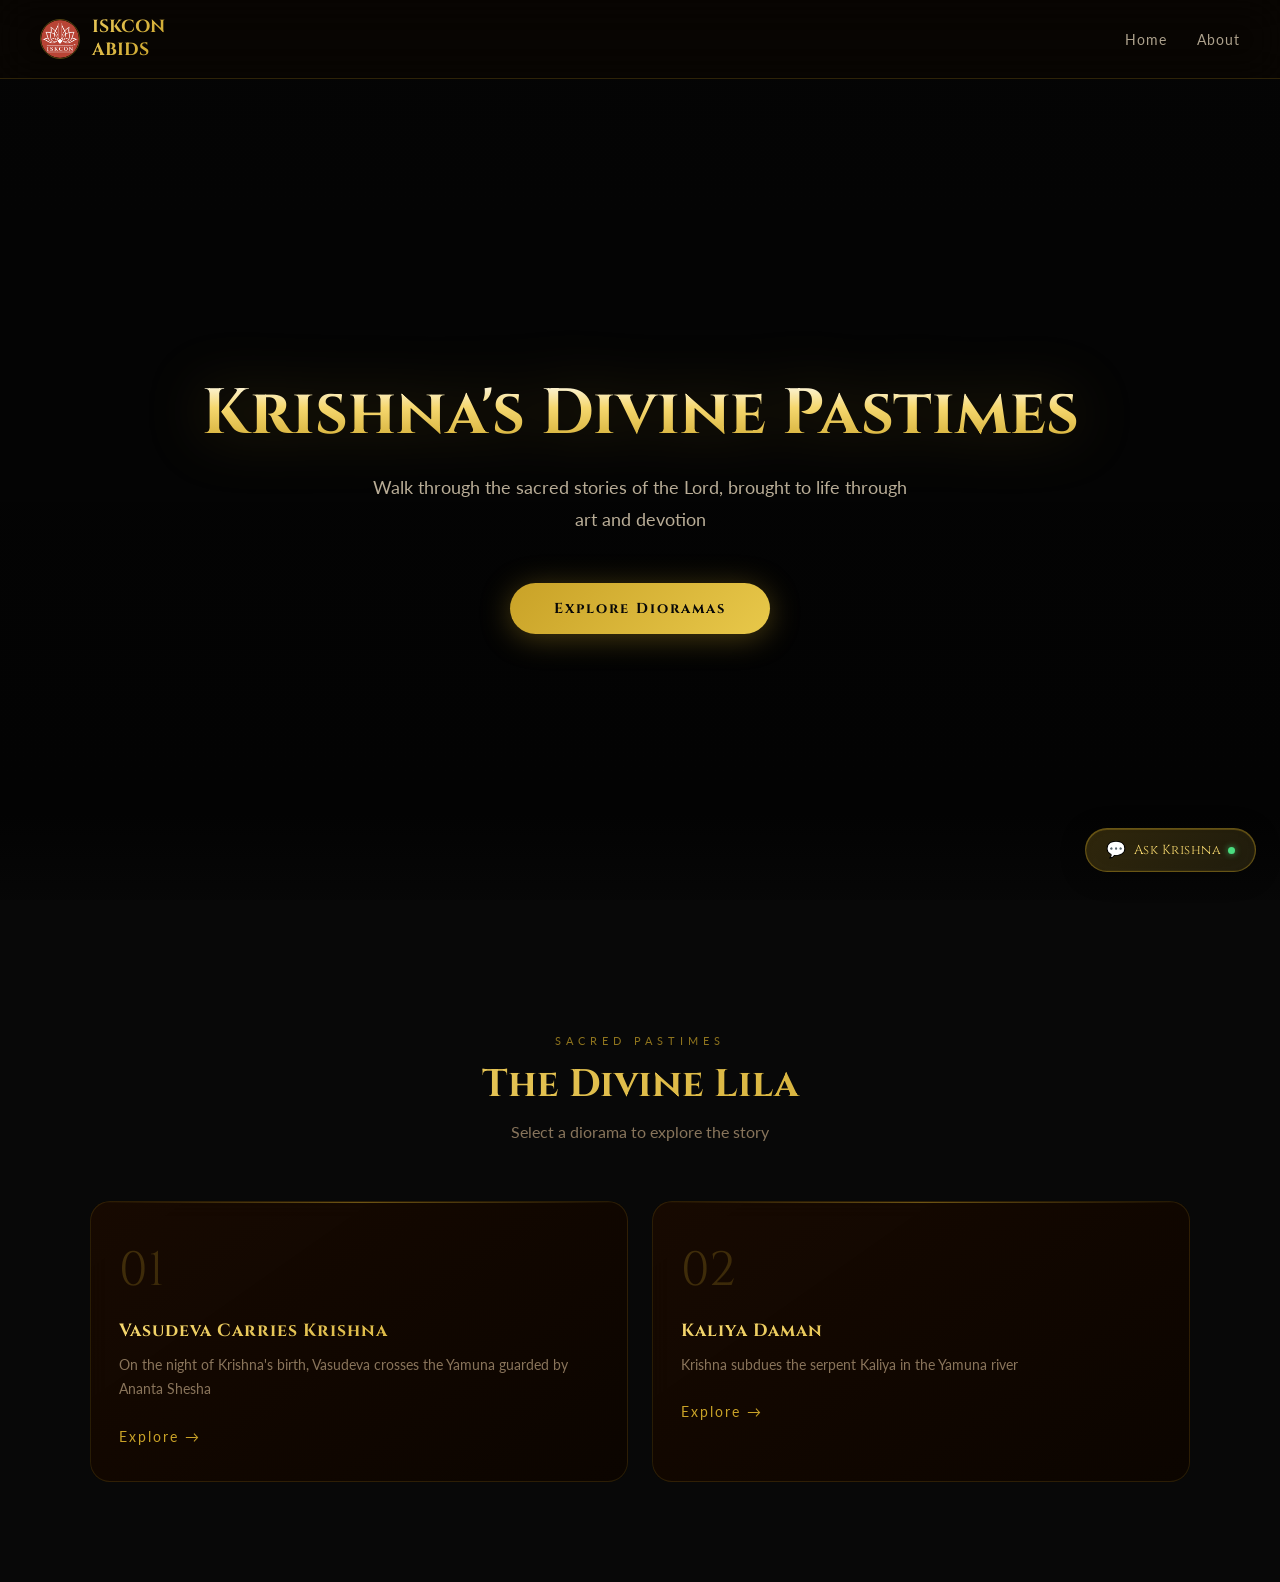
==== commit 20fab1c6: "new pastimes" ====
--- a/index.html
+++ b/index.html
@@ -30,52 +30,24 @@
   </section>
 
   <section class="dioramas-section" id="dioramas">
-    <h2 class="section-title">Sacred Pastimes</h2>
-    <p class="section-subtitle">Select a diorama to explore the divine story</p>
+    <p class="section-label">Sacred Pastimes</p>
+    <h2 class="section-title">The Divine Lila</h2>
+    <p class="section-subtitle">Select a diorama to explore the story</p>
 
-    <div class="dioramas-grid">
-
-      <a href="pastime.html" class="diorama-card">
-        <div class="card-number">01</div>
-        <h3>Kaliya Daman</h3>
-        <p>Krishna subdues the serpent Kaliya in the Yamuna river</p>
-        <span class="explore-link">Explore →</span>
-      </a>
-
-      <a href="pastime.html" class="diorama-card">
-        <div class="card-number">02</div>
-        <h3>Govardhan Puja</h3>
-        <p>Krishna lifts Govardhan hill to protect the villagers</p>
-        <span class="explore-link">Explore →</span>
-      </a>
-
-      <a href="pastime.html" class="diorama-card">
-        <div class="card-number">03</div>
-        <h3>Butter Thief</h3>
-        <p>Young Krishna steals butter from the Gopis of Vrindavan</p>
-        <span class="explore-link">Explore →</span>
-      </a>
-
-      <a href="pastime.html" class="diorama-card">
-        <div class="card-number">04</div>
-        <h3>Putana Moksha</h3>
-        <p>Krishna liberates the demoness Putana through his divine touch</p>
-        <span class="explore-link">Explore →</span>
-      </a>
-
-    </div>
+    <!--
+      Cards are rendered here by renderDioramaCards() below.
+      To reorder or add cards, edit js/pastime-registry.js only.
+    -->
+    <div class="dioramas-grid" id="dioramas-grid"></div>
   </section>
 
-  <!-- Chatbot Button -->
   <button class="chat-toggle" onclick="toggleChat()">Ask Krishna</button>
 
-  <!-- Chatbot Window -->
   <div class="chat-window" id="chat-window">
     <div class="chat-header">
       <span>🛕 Krishna's Guide</span>
       <button onclick="toggleChat()" class="chat-close">✕</button>
     </div>
-    <!-- Greeting injected by setInitialGreeting() in main.js — do not hardcode here -->
     <div class="chat-messages" id="chat-messages"></div>
     <div class="chat-input-area">
       <input type="text" id="chat-input" placeholder="Ask about Krishna..." onkeypress="handleKey(event)" />
@@ -83,7 +55,40 @@
     </div>
   </div>
 
+  <script src="js/pastime-registry.js"></script>
   <script src="js/main.js"></script>
+
+  <script>
+    // ── Render diorama cards from registry ──────────────────────────────────
+    // Cards are sorted by `order` in pastime-registry.js.
+    // To reorder: change the `order` field there. Nothing here changes.
+    function renderDioramaCards() {
+      const grid = document.getElementById('dioramas-grid');
+      if (!grid) return;
+
+      PASTIME_REGISTRY_SORTED.forEach((pastime, index) => {
+        const cardNumber = String(index + 1).padStart(2, '0');
+
+        const a = document.createElement('a');
+        a.href      = pastime.file;
+        a.className = 'diorama-card fade-in';
+
+        a.innerHTML = `
+          <div class="card-number">${cardNumber}</div>
+          <h3>${pastime.title}</h3>
+          <p>${pastime.description}</p>
+          <span class="explore-link">Explore →</span>
+        `;
+
+        grid.appendChild(a);
+      });
+
+      // Re-run scroll observer on newly created cards
+      document.querySelectorAll('.diorama-card').forEach(el => observer.observe(el));
+    }
+
+    document.addEventListener('DOMContentLoaded', renderDioramaCards);
+  </script>
 
 </body>
 
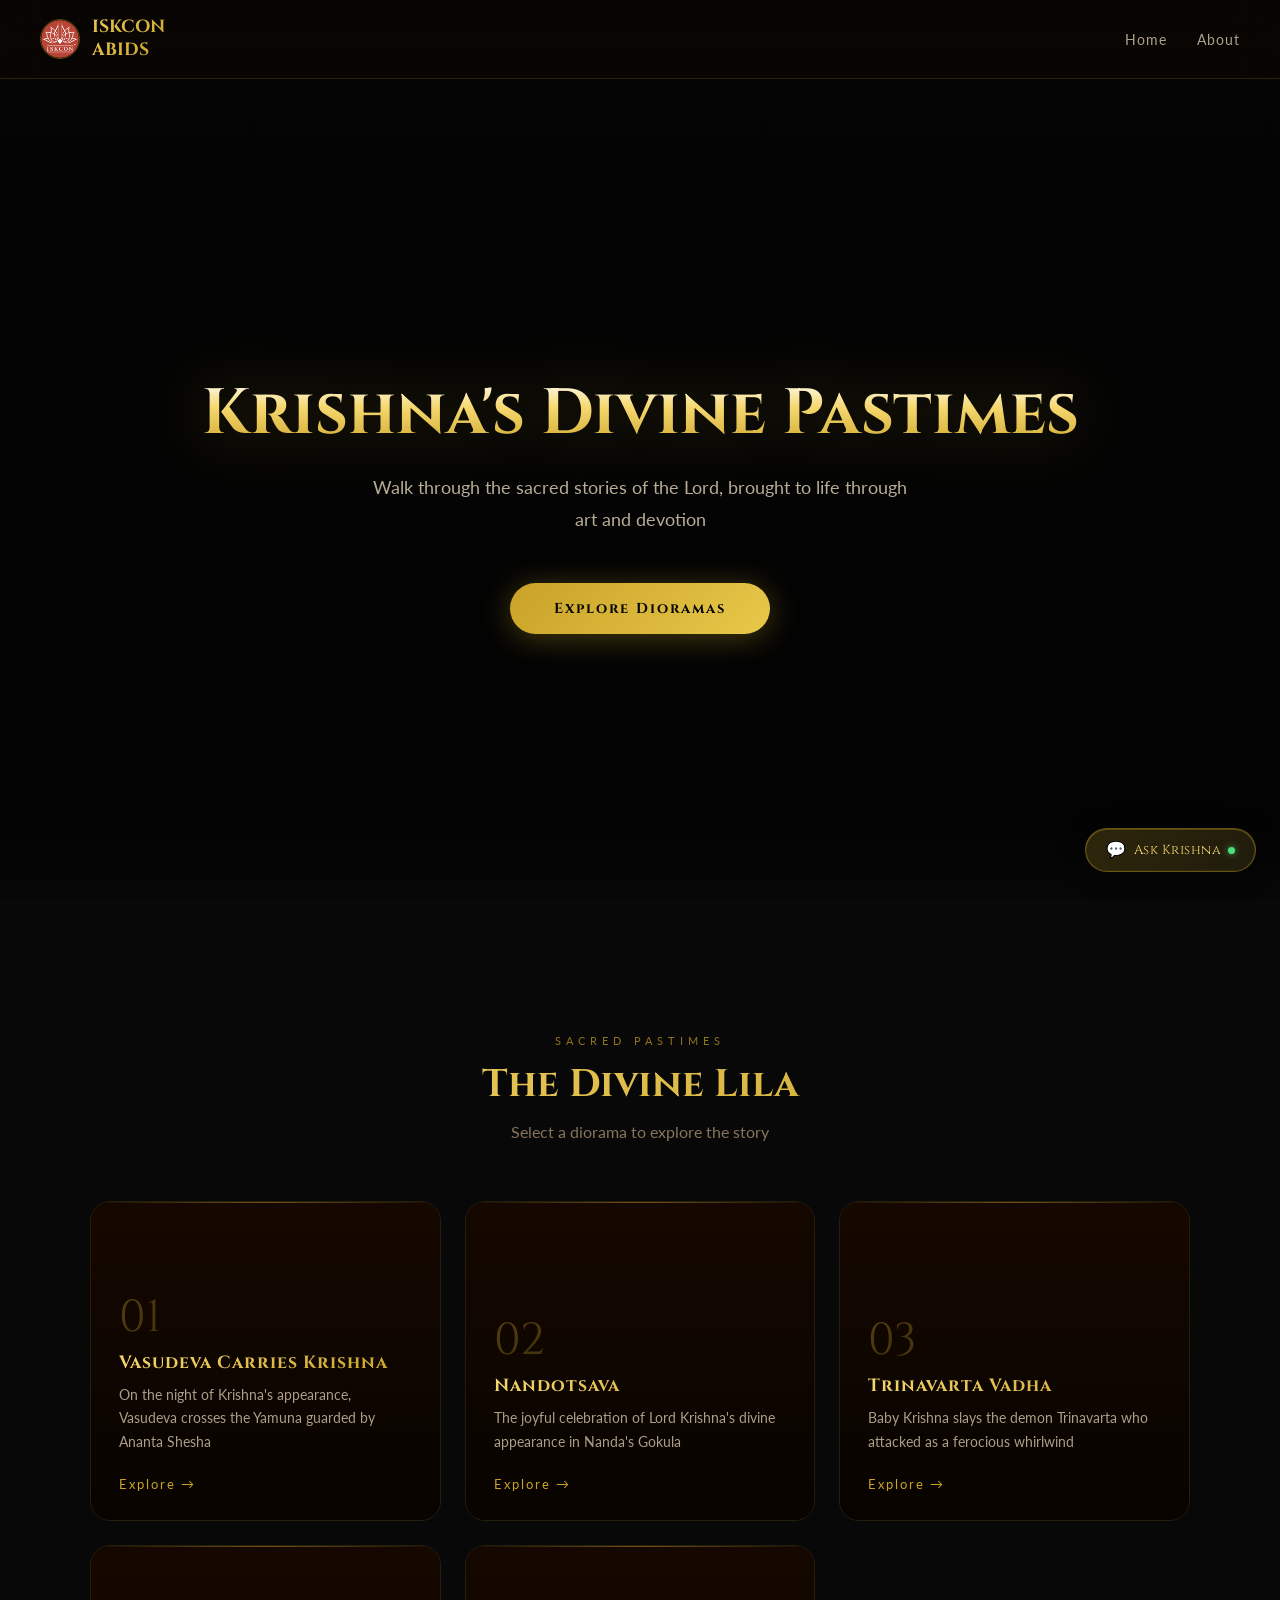
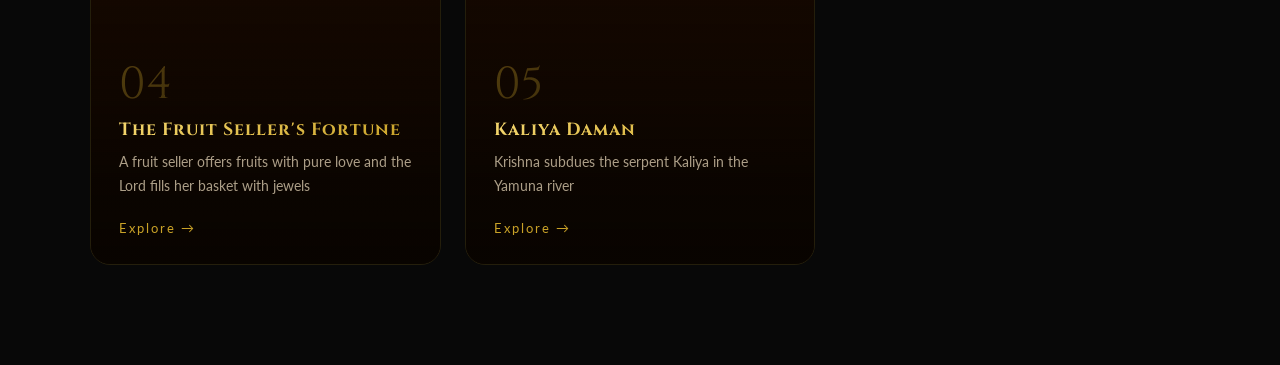
==== commit 61531398: "added cards art in home page" ====
--- a/index.html
+++ b/index.html
@@ -73,11 +73,21 @@
         a.href      = pastime.file;
         a.className = 'diorama-card fade-in';
 
+        // Set the pastime image as background via CSS variable
+        // The card CSS uses this to drive the background-image
+        if (pastime.image) {
+          a.style.setProperty('--card-bg', `url('${pastime.image}')`);
+        }
+
         a.innerHTML = `
-          <div class="card-number">${cardNumber}</div>
-          <h3>${pastime.title}</h3>
-          <p>${pastime.description}</p>
-          <span class="explore-link">Explore →</span>
+          <div class="card-bg-img"></div>
+          <div class="card-overlay"></div>
+          <div class="card-content">
+            <div class="card-number">${cardNumber}</div>
+            <h3>${pastime.title}</h3>
+            <p>${pastime.description}</p>
+            <span class="explore-link">Explore →</span>
+          </div>
         `;
 
         grid.appendChild(a);
--- a/css/style.css
+++ b/css/style.css
@@ -191,42 +191,87 @@
   margin: 0 auto;
 }
 
+/* ── PASTE THIS INTO css/style.css ───────────────────────────────────────────
+   Replace everything from .diorama-card { ... } down through
+   .diorama-card:hover .explore-link { ... }
+   with this entire block.
+   ─────────────────────────────────────────────────────────────────────────── */
+
 .diorama-card {
-  background: linear-gradient(145deg, rgba(26,10,0,0.85), rgba(12,5,0,0.95));
-  border: 1px solid rgba(201,162,39,0.15);
+  position: relative;
   border-radius: 20px;
-  padding: 36px 28px;
+  overflow: hidden;
   text-decoration: none;
   color: #f5e6c8;
   text-align: left;
-  transition: all 0.4s cubic-bezier(0.175, 0.885, 0.32, 1.275);
-  position: relative;
-  overflow: hidden;
-  backdrop-filter: blur(10px);
-}
-
+  min-height: 320px;
+  display: flex;
+  flex-direction: column;
+  justify-content: flex-end;
+  border: 1px solid rgba(201, 162, 39, 0.15);
+  transition: transform 0.45s cubic-bezier(0.175, 0.885, 0.32, 1.275),
+              border-color 0.3s ease,
+              box-shadow 0.3s ease;
+}
+
+/* ── Background image layer ── */
+.card-bg-img {
+  position: absolute;
+  inset: 0;
+  background-image: var(--card-bg, none);
+  background-size: cover;
+  background-position: center;
+  background-color: rgba(26, 10, 0, 0.95); /* fallback when no image */
+  transform: scale(1);
+  transition: transform 0.65s cubic-bezier(0.25, 0.46, 0.45, 0.94),
+              filter 0.65s ease;
+  will-change: transform, filter;
+  z-index: 0;
+}
+
+/* ── Dark gradient overlay ── */
+.card-overlay {
+  position: absolute;
+  inset: 0;
+  background: linear-gradient(
+    to bottom,
+    rgba(8, 4, 0, 0.15)  0%,
+    rgba(8, 4, 0, 0.45) 40%,
+    rgba(8, 4, 0, 0.82) 75%,
+    rgba(8, 4, 0, 0.95) 100%
+  );
+  z-index: 1;
+  transition: background 0.4s ease;
+}
+
+/* Gold shimmer line at top */
 .diorama-card::before {
   content: '';
   position: absolute;
-  top: 0; left: 0; right: 0;
+  top: 0;
+  left: 0;
+  right: 0;
   height: 1px;
-  background: linear-gradient(90deg, transparent, rgba(201,162,39,0.5), transparent);
-}
-
-.diorama-card:hover {
-  transform: translateY(-10px);
-  border-color: rgba(201,162,39,0.4);
-  box-shadow: 0 24px 60px rgba(0,0,0,0.6), 0 0 40px rgba(201,162,39,0.08);
+  background: linear-gradient(90deg, transparent, rgba(201, 162, 39, 0.5), transparent);
+  z-index: 3;
+}
+
+/* ── Text content layer ── */
+.card-content {
+  position: relative;
+  z-index: 2;
+  padding: 28px;
 }
 
 .card-number {
   font-family: 'Cinzel', serif;
-  font-size: 3rem;
-  background: linear-gradient(135deg, rgba(201,162,39,0.25), rgba(201,162,39,0.08));
+  font-size: 2.8rem;
+  background: linear-gradient(135deg, rgba(201,162,39,0.35), rgba(201,162,39,0.1));
   -webkit-background-clip: text;
   -webkit-text-fill-color: transparent;
   background-clip: text;
-  margin-bottom: 16px;
+  margin-bottom: 10px;
+  line-height: 1;
 }
 
 .diorama-card h3 {
@@ -236,26 +281,68 @@
   -webkit-background-clip: text;
   -webkit-text-fill-color: transparent;
   background-clip: text;
-  margin-bottom: 10px;
+  margin-bottom: 8px;
   letter-spacing: 1px;
 }
 
 .diorama-card p {
-  font-size: 0.9rem;
-  color: rgba(168, 144, 112, 0.8);
-  line-height: 1.7;
-  margin-bottom: 24px;
+  font-size: 0.88rem;
+  color: rgba(212, 197, 169, 0.8);
+  line-height: 1.65;
+  margin-bottom: 20px;
 }
 
 .explore-link {
   color: #c9a227;
-  font-size: 0.85rem;
+  font-size: 0.82rem;
   letter-spacing: 2px;
-  transition: letter-spacing 0.3s;
+  transition: letter-spacing 0.3s ease, color 0.3s ease;
+  display: inline-block;
+}
+
+/* ── Hover effects ── */
+.diorama-card:hover {
+  transform: translateY(-10px);
+  border-color: rgba(201, 162, 39, 0.4);
+  box-shadow: 0 24px 60px rgba(0, 0, 0, 0.65),
+              0 0 40px rgba(201, 162, 39, 0.1);
+}
+
+/* Image zooms in subtly on hover */
+.diorama-card:hover .card-bg-img {
+  transform: scale(1.08);
+  filter: brightness(0.75);
+}
+
+/* Overlay deepens slightly so text stays readable */
+.diorama-card:hover .card-overlay {
+  background: linear-gradient(
+    to bottom,
+    rgba(8, 4, 0, 0.25)  0%,
+    rgba(8, 4, 0, 0.55) 40%,
+    rgba(8, 4, 0, 0.88) 75%,
+    rgba(8, 4, 0, 0.97) 100%
+  );
 }
 
 .diorama-card:hover .explore-link {
   letter-spacing: 3px;
+  color: #e8c84a;
+}
+
+/* ── Mobile ── */
+@media (max-width: 768px) {
+  .diorama-card {
+    min-height: 260px;
+  }
+
+  .card-content {
+    padding: 22px;
+  }
+
+  .card-number {
+    font-size: 2.2rem;
+  }
 }
 
 /* ─── PASTIME PARALLAX HERO ───────────────────────────────────────────────── */
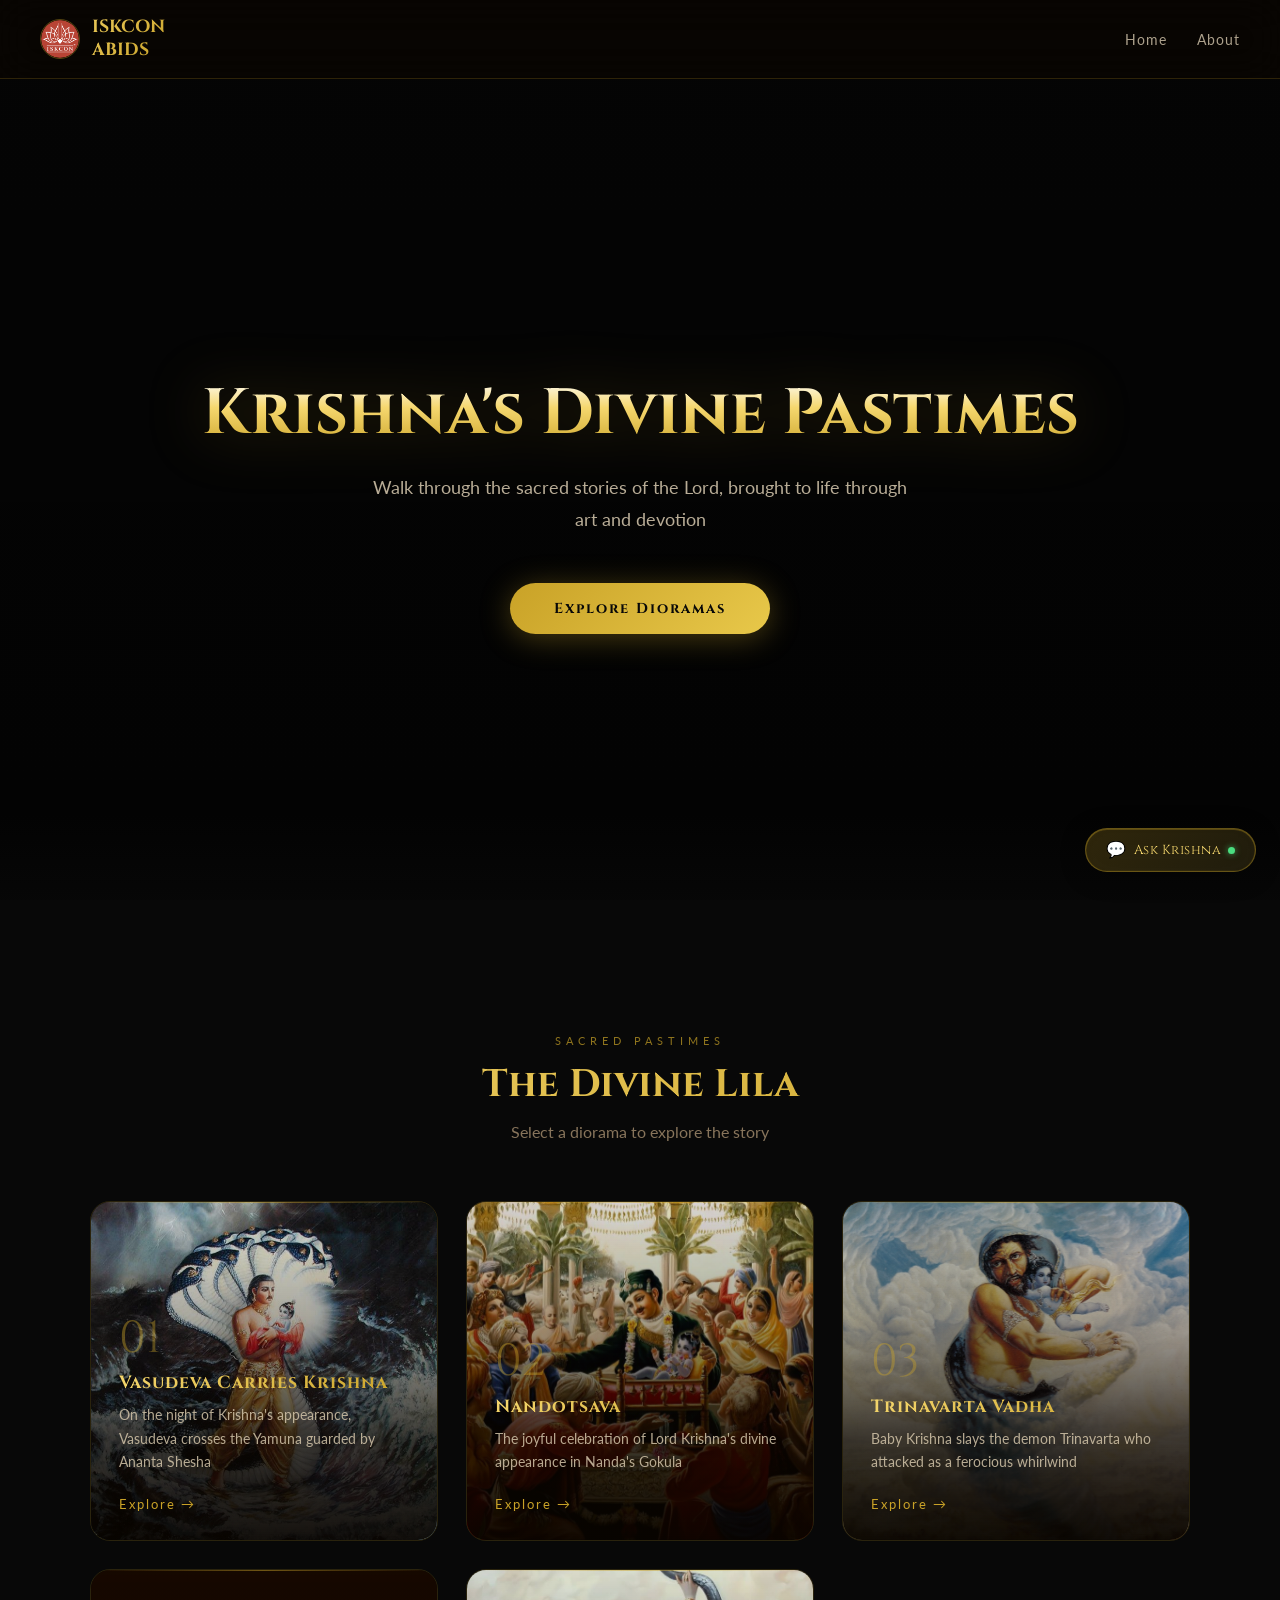
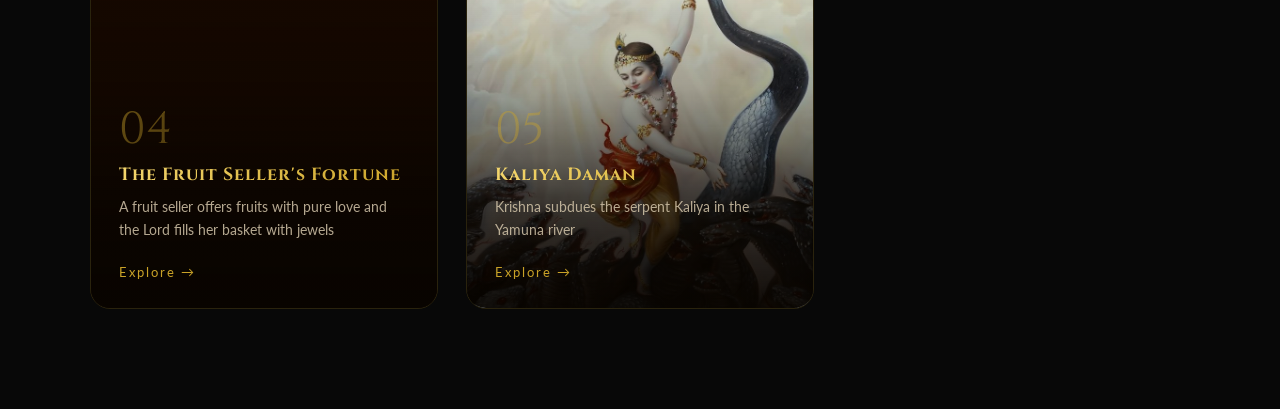
==== commit dd84c7f5: "fixed errors regarding cards in homepage" ====
--- a/index.html
+++ b/index.html
@@ -34,10 +34,6 @@
     <h2 class="section-title">The Divine Lila</h2>
     <p class="section-subtitle">Select a diorama to explore the story</p>
 
-    <!--
-      Cards are rendered here by renderDioramaCards() below.
-      To reorder or add cards, edit js/pastime-registry.js only.
-    -->
     <div class="dioramas-grid" id="dioramas-grid"></div>
   </section>
 
@@ -60,8 +56,6 @@
 
   <script>
     // ── Render diorama cards from registry ──────────────────────────────────
-    // Cards are sorted by `order` in pastime-registry.js.
-    // To reorder: change the `order` field there. Nothing here changes.
     function renderDioramaCards() {
       const grid = document.getElementById('dioramas-grid');
       if (!grid) return;
@@ -71,16 +65,14 @@
 
         const a = document.createElement('a');
         a.href      = pastime.file;
-        a.className = 'diorama-card fade-in';
+        a.className = 'diorama-card';
 
-        // Set the pastime image as background via CSS variable
-        // The card CSS uses this to drive the background-image
-        if (pastime.image) {
-          a.style.setProperty('--card-bg', `url('${pastime.image}')`);
-        }
+        // Inline the background-image directly on .card-bg-img via a data attribute
+        // We build the inner HTML with the image URL baked in — no CSS variable needed
+        const imageUrl = pastime.image || '';
 
         a.innerHTML = `
-          <div class="card-bg-img"></div>
+          <div class="card-bg-img" style="background-image: url('${imageUrl}');"></div>
           <div class="card-overlay"></div>
           <div class="card-content">
             <div class="card-number">${cardNumber}</div>
@@ -93,8 +85,41 @@
         grid.appendChild(a);
       });
 
-      // Re-run scroll observer on newly created cards
-      document.querySelectorAll('.diorama-card').forEach(el => observer.observe(el));
+      // Trigger scroll-fly animation after cards are in DOM
+      requestAnimationFrame(() => {
+        setupCardAnimations();
+      });
+    }
+
+    function setupCardAnimations() {
+      const cards = document.querySelectorAll('.diorama-card');
+
+      // Use IntersectionObserver for the fly-in effect
+      const flyObserver = new IntersectionObserver((entries) => {
+        entries.forEach((entry, i) => {
+          if (entry.isIntersecting) {
+            // Stagger each card slightly
+            const card = entry.target;
+            const delay = card.dataset.delay || 0;
+            setTimeout(() => {
+              card.classList.add('visible');
+            }, delay);
+            flyObserver.unobserve(card);
+          }
+        });
+      }, { threshold: 0.12, rootMargin: '0px 0px -40px 0px' });
+
+      cards.forEach((card, i) => {
+        card.classList.add('card-hidden');
+        card.dataset.delay = i * 80; // 80ms stagger between cards
+        flyObserver.observe(card);
+      });
+
+      // Also observe section headings
+      document.querySelectorAll('.section-title, .section-subtitle').forEach(el => {
+        el.classList.add('fade-in');
+        observer.observe(el);
+      });
     }
 
     document.addEventListener('DOMContentLoaded', renderDioramaCards);
--- a/css/style.css
+++ b/css/style.css
@@ -185,17 +185,13 @@
 
 .dioramas-grid {
   display: grid;
-  grid-template-columns: repeat(auto-fit, minmax(260px, 1fr));
-  gap: 24px;
+  grid-template-columns: repeat(auto-fit, minmax(280px, 1fr));
+  gap: 28px;
   max-width: 1100px;
   margin: 0 auto;
 }
 
-/* ── PASTE THIS INTO css/style.css ───────────────────────────────────────────
-   Replace everything from .diorama-card { ... } down through
-   .diorama-card:hover .explore-link { ... }
-   with this entire block.
-   ─────────────────────────────────────────────────────────────────────────── */
+/* ─── DIORAMA CARD ────────────────────────────────────────────────────────── */
 
 .diorama-card {
   position: relative;
@@ -204,27 +200,41 @@
   text-decoration: none;
   color: #f5e6c8;
   text-align: left;
-  min-height: 320px;
+  min-height: 340px;
   display: flex;
   flex-direction: column;
   justify-content: flex-end;
-  border: 1px solid rgba(201, 162, 39, 0.15);
-  transition: transform 0.45s cubic-bezier(0.175, 0.885, 0.32, 1.275),
-              border-color 0.3s ease,
-              box-shadow 0.3s ease;
+  border: 1px solid rgba(201, 162, 39, 0.18);
+  transition:
+    transform 0.5s cubic-bezier(0.175, 0.885, 0.32, 1.275),
+    border-color 0.3s ease,
+    box-shadow 0.3s ease,
+    opacity 0.6s ease;
+  will-change: transform, opacity;
+}
+
+/* ── Fly-in scroll animation ── */
+.diorama-card.card-hidden {
+  opacity: 0;
+  transform: translateY(60px) scale(0.96);
+}
+
+.diorama-card.card-hidden.visible {
+  opacity: 1;
+  transform: translateY(0) scale(1);
 }
 
 /* ── Background image layer ── */
 .card-bg-img {
   position: absolute;
   inset: 0;
-  background-image: var(--card-bg, none);
   background-size: cover;
   background-position: center;
   background-color: rgba(26, 10, 0, 0.95); /* fallback when no image */
   transform: scale(1);
-  transition: transform 0.65s cubic-bezier(0.25, 0.46, 0.45, 0.94),
-              filter 0.65s ease;
+  transition:
+    transform 0.65s cubic-bezier(0.25, 0.46, 0.45, 0.94),
+    filter 0.65s ease;
   will-change: transform, filter;
   z-index: 0;
 }
@@ -235,9 +245,9 @@
   inset: 0;
   background: linear-gradient(
     to bottom,
-    rgba(8, 4, 0, 0.15)  0%,
-    rgba(8, 4, 0, 0.45) 40%,
-    rgba(8, 4, 0, 0.82) 75%,
+    rgba(8, 4, 0, 0.10)  0%,
+    rgba(8, 4, 0, 0.35) 35%,
+    rgba(8, 4, 0, 0.78) 70%,
     rgba(8, 4, 0, 0.95) 100%
   );
   z-index: 1;
@@ -266,7 +276,7 @@
 .card-number {
   font-family: 'Cinzel', serif;
   font-size: 2.8rem;
-  background: linear-gradient(135deg, rgba(201,162,39,0.35), rgba(201,162,39,0.1));
+  background: linear-gradient(135deg, rgba(201,162,39,0.45), rgba(201,162,39,0.15));
   -webkit-background-clip: text;
   -webkit-text-fill-color: transparent;
   background-clip: text;
@@ -287,7 +297,7 @@
 
 .diorama-card p {
   font-size: 0.88rem;
-  color: rgba(212, 197, 169, 0.8);
+  color: rgba(212, 197, 169, 0.85);
   line-height: 1.65;
   margin-bottom: 20px;
 }
@@ -302,25 +312,26 @@
 
 /* ── Hover effects ── */
 .diorama-card:hover {
-  transform: translateY(-10px);
-  border-color: rgba(201, 162, 39, 0.4);
-  box-shadow: 0 24px 60px rgba(0, 0, 0, 0.65),
-              0 0 40px rgba(201, 162, 39, 0.1);
+  transform: translateY(-12px) scale(1.01) !important;
+  border-color: rgba(201, 162, 39, 0.45);
+  box-shadow:
+    0 28px 70px rgba(0, 0, 0, 0.7),
+    0 0 50px rgba(201, 162, 39, 0.12);
 }
 
 /* Image zooms in subtly on hover */
 .diorama-card:hover .card-bg-img {
-  transform: scale(1.08);
-  filter: brightness(0.75);
-}
-
-/* Overlay deepens slightly so text stays readable */
+  transform: scale(1.1);
+  filter: brightness(0.7) saturate(1.1);
+}
+
+/* Overlay deepens on hover */
 .diorama-card:hover .card-overlay {
   background: linear-gradient(
     to bottom,
-    rgba(8, 4, 0, 0.25)  0%,
-    rgba(8, 4, 0, 0.55) 40%,
-    rgba(8, 4, 0, 0.88) 75%,
+    rgba(8, 4, 0, 0.18)  0%,
+    rgba(8, 4, 0, 0.50) 35%,
+    rgba(8, 4, 0, 0.88) 70%,
     rgba(8, 4, 0, 0.97) 100%
   );
 }
@@ -328,21 +339,6 @@
 .diorama-card:hover .explore-link {
   letter-spacing: 3px;
   color: #e8c84a;
-}
-
-/* ── Mobile ── */
-@media (max-width: 768px) {
-  .diorama-card {
-    min-height: 260px;
-  }
-
-  .card-content {
-    padding: 22px;
-  }
-
-  .card-number {
-    font-size: 2.2rem;
-  }
 }
 
 /* ─── PASTIME PARALLAX HERO ───────────────────────────────────────────────── */
@@ -358,7 +354,6 @@
   overflow: hidden;
 }
 
-/* Fixed pixel oversize — never exposes edges regardless of scroll depth */
 .pastime-hero-bg {
   position: absolute;
   top: -120px;
@@ -424,7 +419,6 @@
   line-height: 1.6;
 }
 
-/* Bottom fade into page */
 .pastime-hero::after {
   content: '';
   position: absolute;
@@ -488,7 +482,7 @@
   margin-bottom: 24px;
 }
 
-/* ─── SCROLL ANIMATIONS ───────────────────────────────────────────────────── */
+/* ─── SCROLL ANIMATIONS (non-card) ───────────────────────────────────────── */
 
 .fade-in {
   opacity: 0;
@@ -511,7 +505,6 @@
   top: auto;
   z-index: 9999;
 
-  /* Glass look */
   background: linear-gradient(
     135deg,
     rgba(201, 162, 39, 0.22) 0%,
@@ -543,14 +536,12 @@
   gap: 7px;
 }
 
-/* Swap 🙏 for 💬 without touching HTML */
 .chat-toggle::before {
   content: '💬';
   font-size: 1rem;
   line-height: 1;
 }
 
-/* Live green dot */
 .chat-toggle::after {
   content: '';
   width: 7px;
@@ -598,7 +589,6 @@
   width: 340px;
   height: 460px;
 
-  /* Glass */
   background: rgba(8, 4, 0, 0.52);
   backdrop-filter: blur(28px) saturate(160%);
   -webkit-backdrop-filter: blur(28px) saturate(160%);
@@ -627,7 +617,6 @@
   to   { opacity: 1; transform: scale(1)    translateY(0); }
 }
 
-/* Header */
 .chat-header {
   padding: 14px 18px 12px;
   display: flex;
@@ -639,7 +628,6 @@
   color: #e8c84a;
   background: rgba(201, 162, 39, 0.07);
   border-bottom: 1px solid rgba(201, 162, 39, 0.14);
-  /* Reset any gradient-text bleed from earlier */
   -webkit-text-fill-color: #e8c84a;
   background-clip: unset;
   -webkit-background-clip: unset;
@@ -668,7 +656,6 @@
   transform: scale(1.1);
 }
 
-/* Messages */
 .chat-messages {
   flex: 1;
   overflow-y: auto;
@@ -709,7 +696,6 @@
   border-radius: 16px 4px 16px 16px;
 }
 
-/* Input row */
 .chat-input-area {
   padding: 12px 14px;
   display: flex;
@@ -846,11 +832,24 @@
   }
 
   .dioramas-section {
-    padding: 60px 20px;
+    padding: 60px 16px;
   }
 
   .dioramas-grid {
     grid-template-columns: 1fr;
+    gap: 20px;
+  }
+
+  .diorama-card {
+    min-height: 280px;
+  }
+
+  .card-content {
+    padding: 22px;
+  }
+
+  .card-number {
+    font-size: 2.2rem;
   }
 
   .pastime-hero {
@@ -871,7 +870,6 @@
     font-size: 0.85rem;
   }
 
-  /* Chat button — stays fixed bottom-right, slightly smaller */
   .chat-toggle {
     bottom: 20px;
     right: 16px;
@@ -879,7 +877,6 @@
     padding: 10px 16px;
   }
 
-  /* Chat window — floats above button, never full-screen */
   .chat-window {
     width: calc(100vw - 24px);
     max-width: 360px;
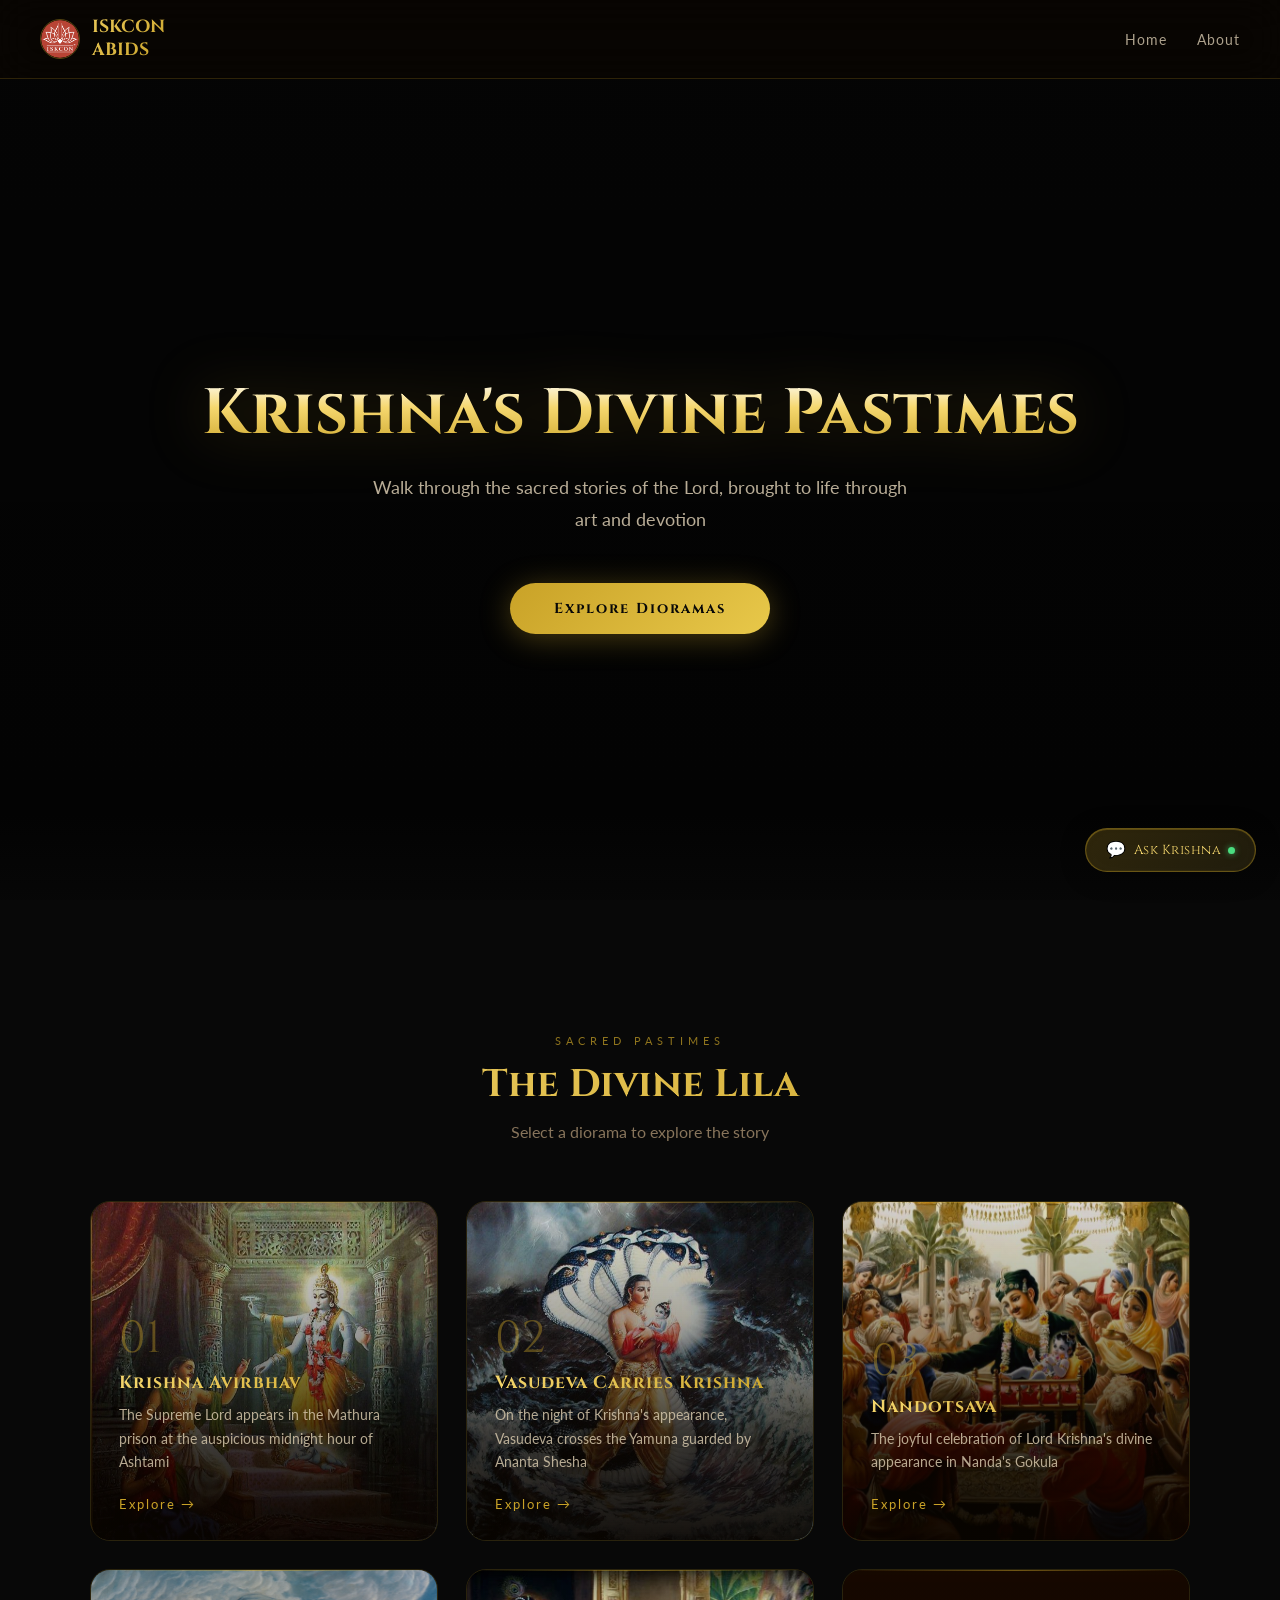
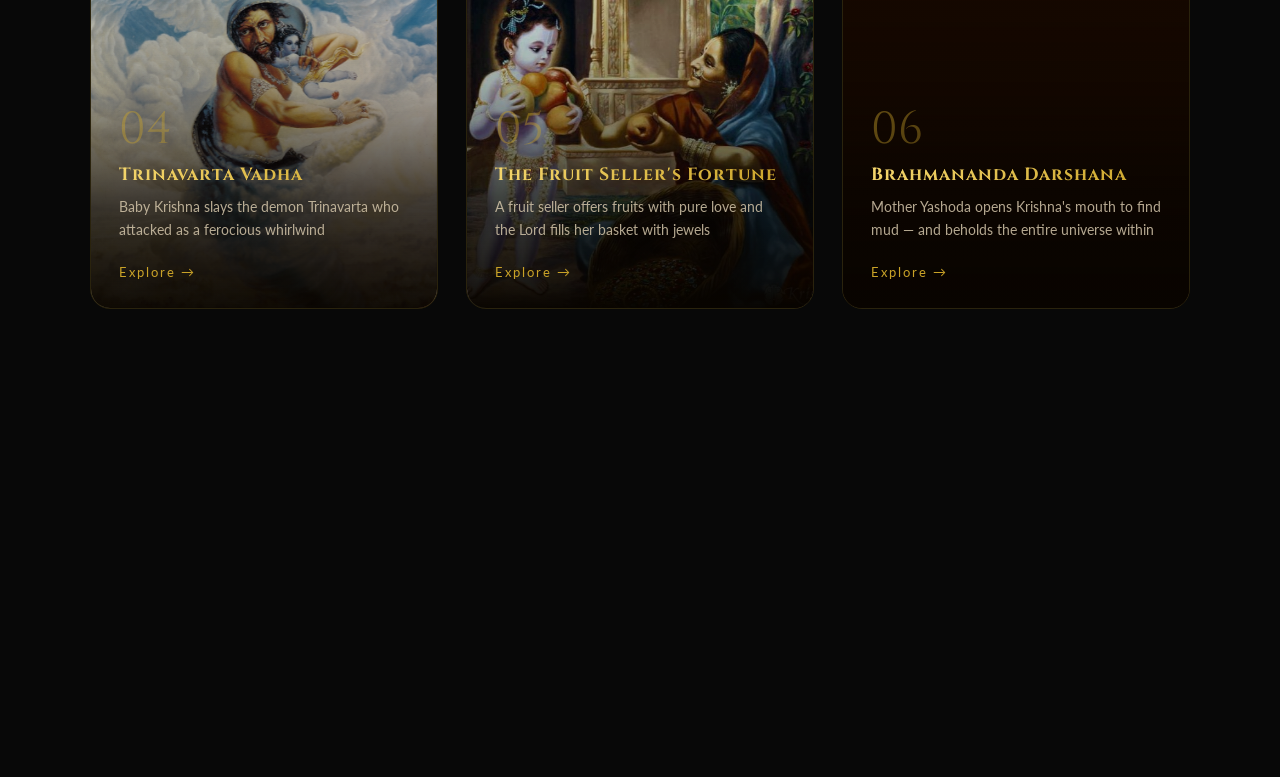
==== commit 967cea31: "added favicon icon" ====
--- a/index.html
+++ b/index.html
@@ -4,6 +4,12 @@
 <head>
   <meta charset="UTF-8" />
   <meta name="viewport" content="width=device-width, initial-scale=1.0" />
+    <link rel="icon" type="image/png" href="/favicon/favicon-96x96.png" sizes="96x96" />
+    <link rel="icon" type="image/svg+xml" href="/favicon/favicon.svg" />
+    <link rel="shortcut icon" href="/favicon/favicon.ico" />
+    <link rel="apple-touch-icon" sizes="180x180" href="/favicon/apple-touch-icon.png" />
+    <meta name="apple-mobile-web-app-title" content="ISKCON ABIDS" />
+    <link rel="manifest" href="/favicon/site.webmanifest" />
   <title>ISKCON ABIDS Dioramas</title>
   <link rel="stylesheet" href="css/style.css" />
 </head>
--- a/css/style.css
+++ b/css/style.css
@@ -82,7 +82,7 @@
   background: linear-gradient(rgba(0,0,0,0.45), rgba(0,0,0,0.65)),
     url('../images/bgr.jpg');
   background-size: cover;
-  background-position: center;
+  background-position: center -25%;
   background-attachment: fixed;
   padding: 40px;
   position: relative;
